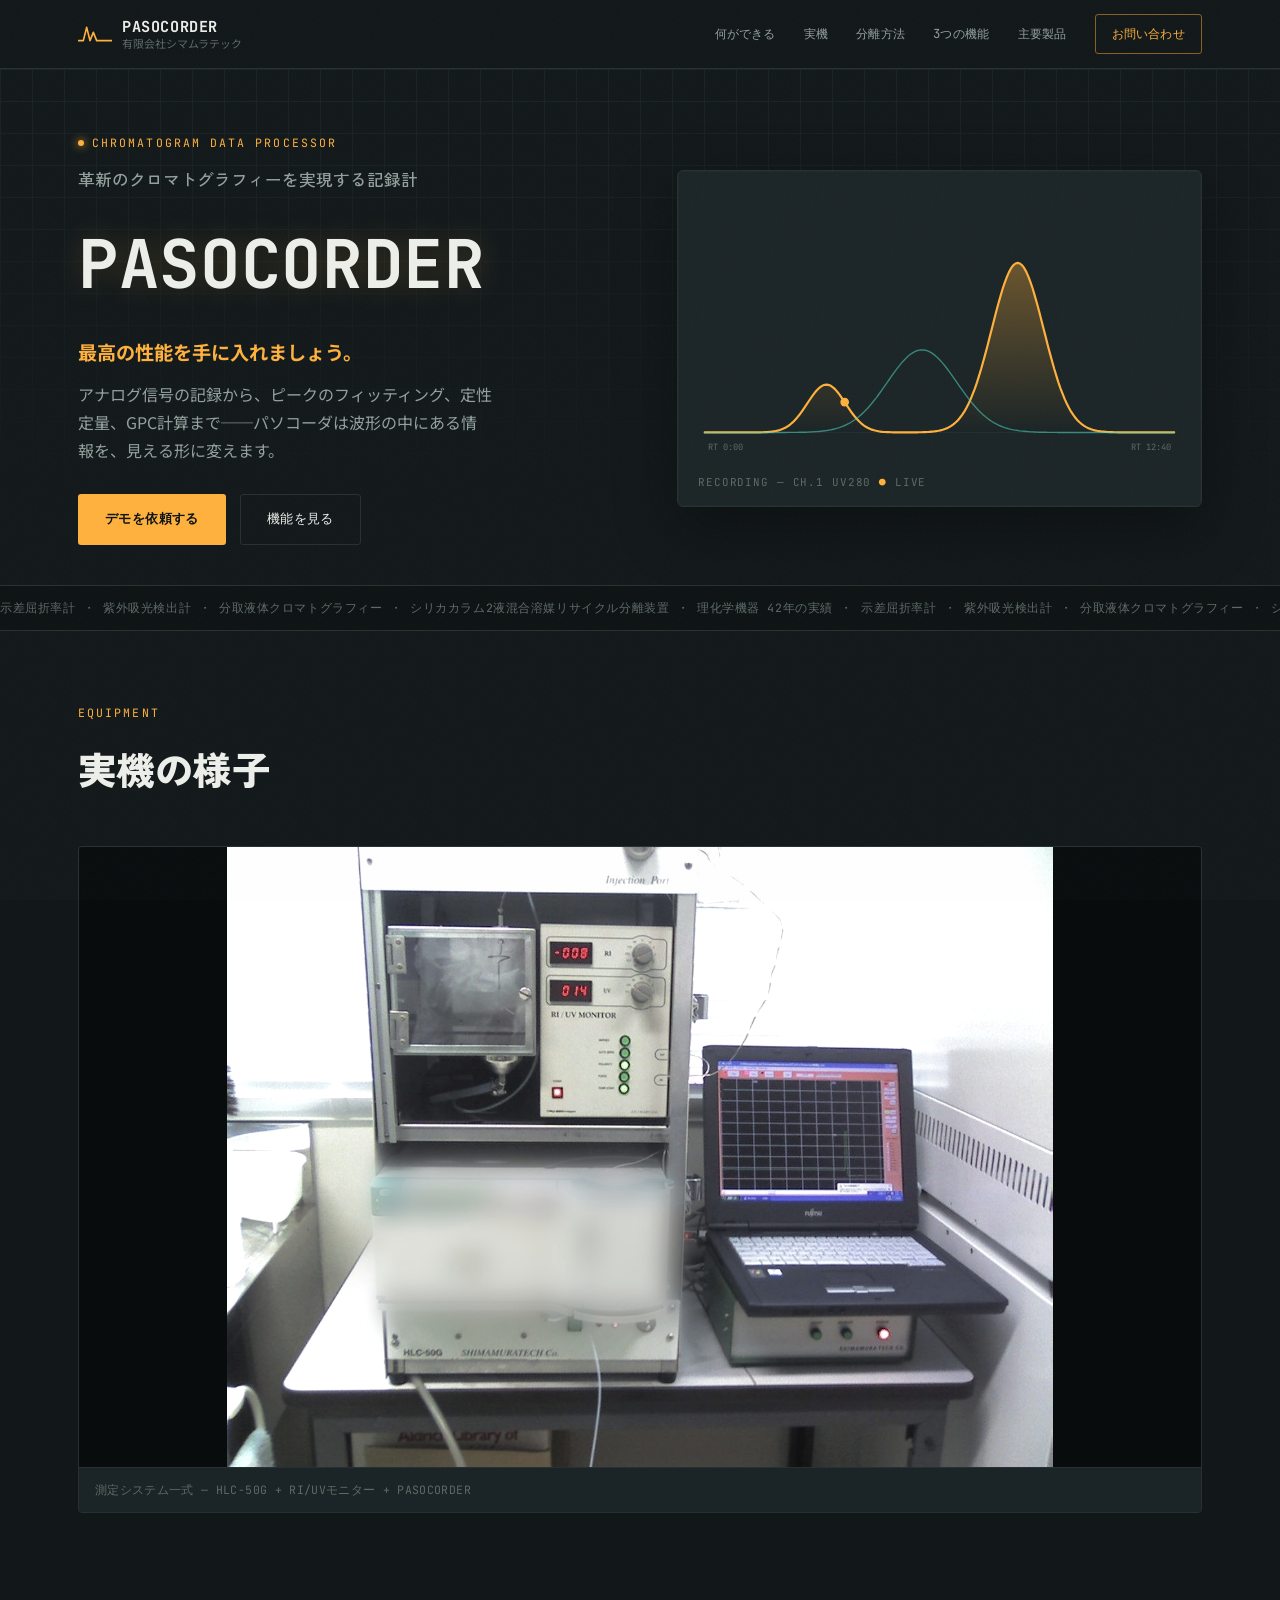
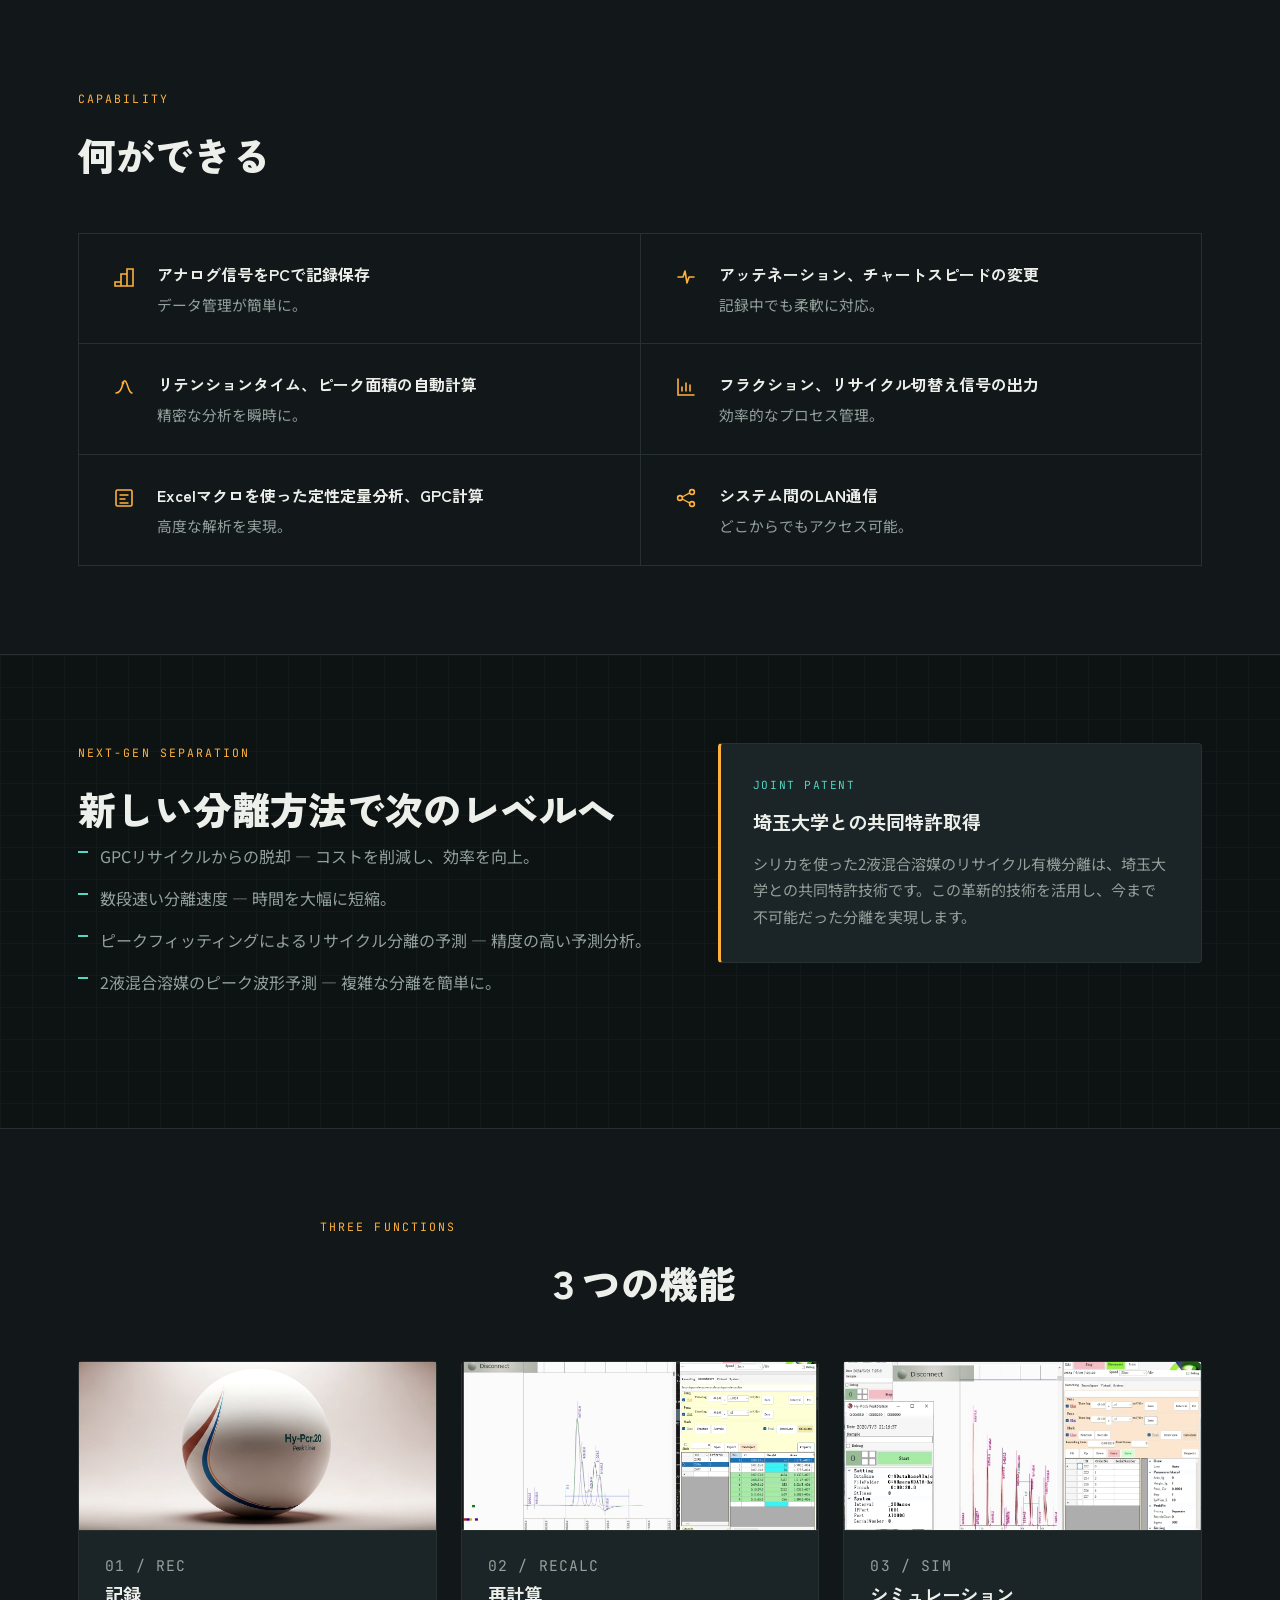
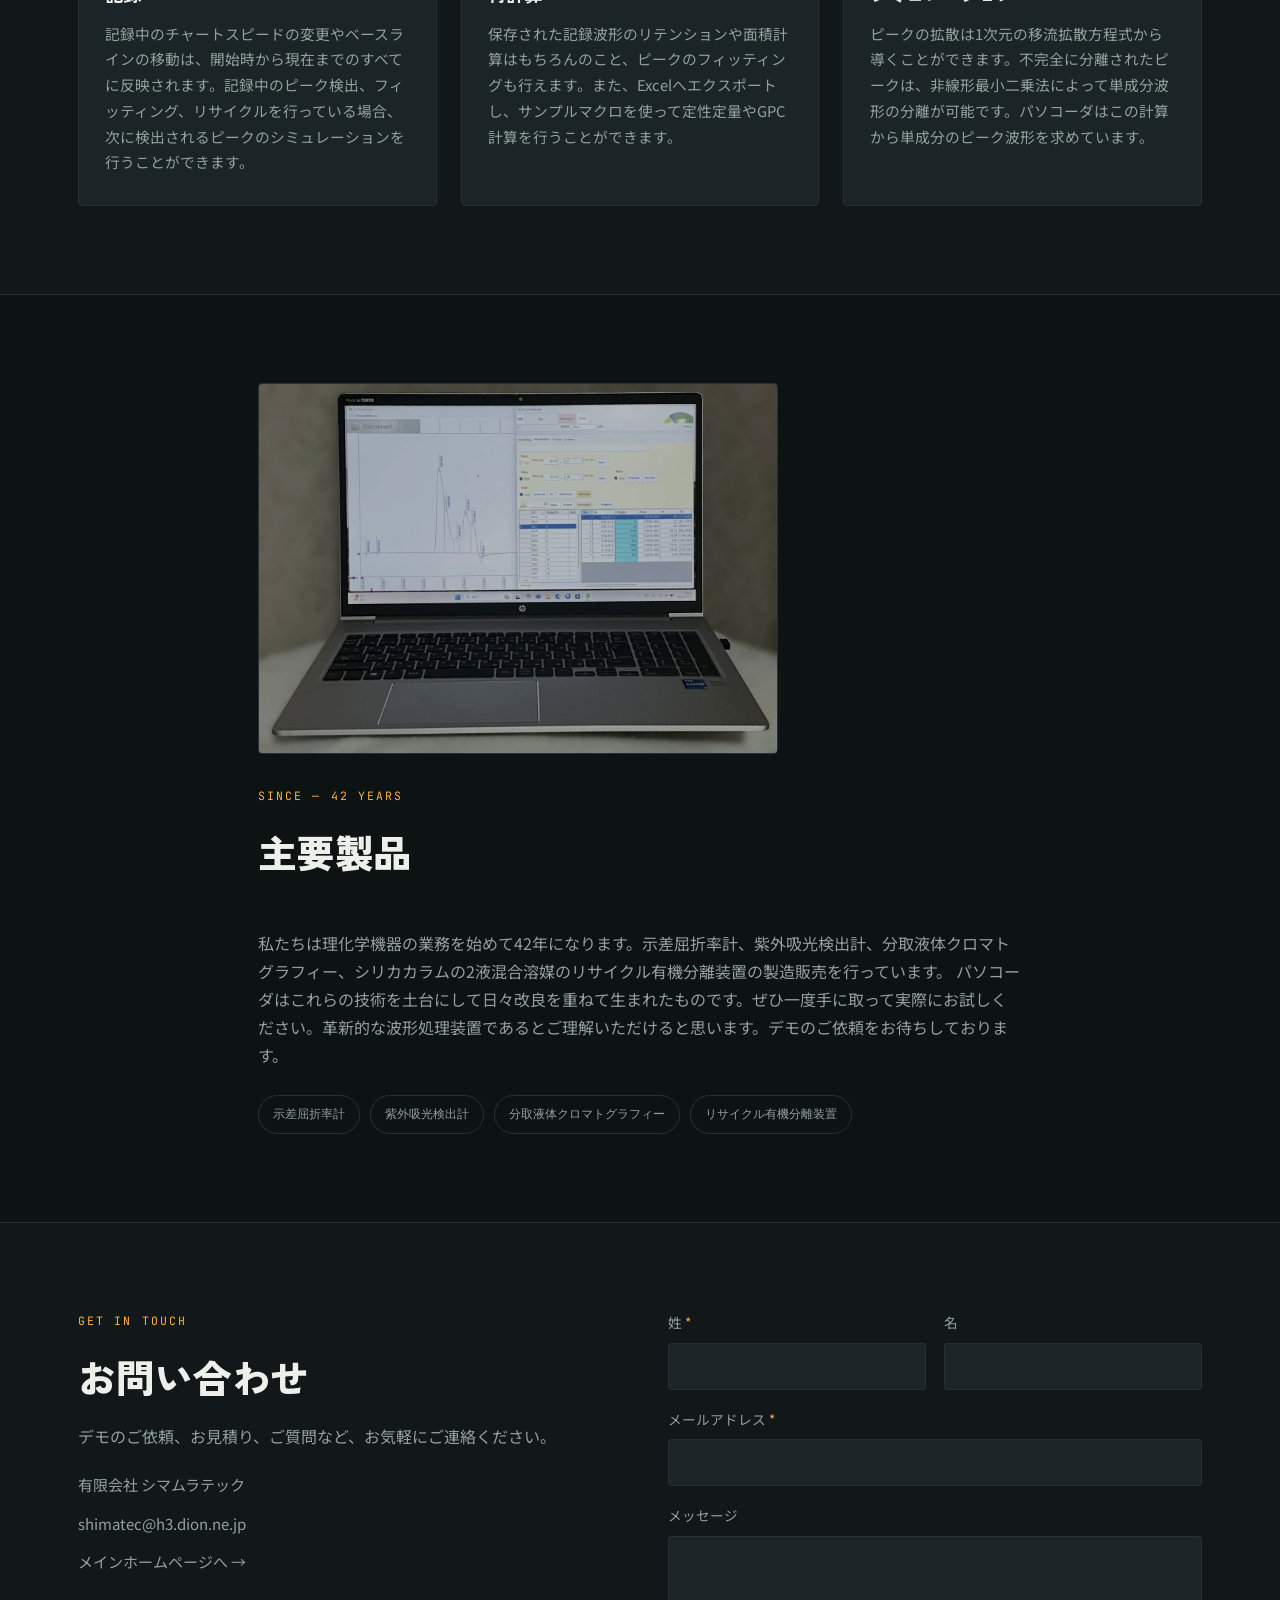
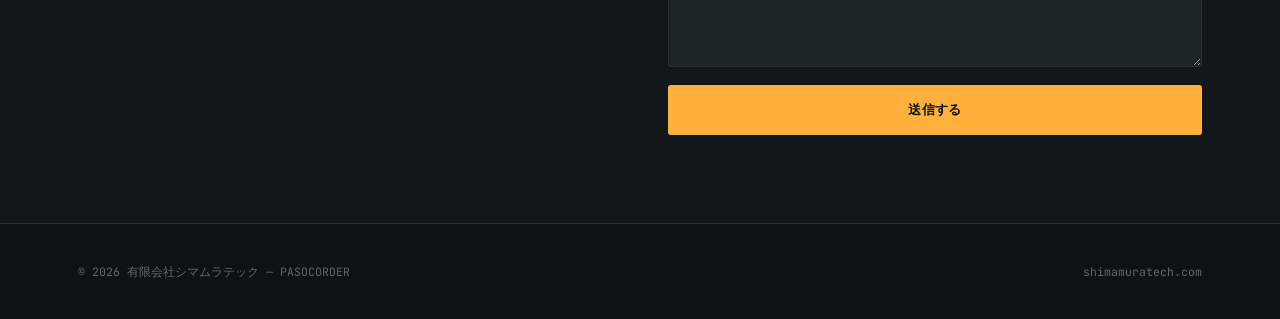
==== index.html @ 255430cf "PASOCORDER site" ====
<!DOCTYPE html>
<html lang="ja">
<head>
<meta charset="UTF-8">
<meta name="viewport" content="width=device-width, initial-scale=1.0">
<title>PASOCORDER | 液体クロマトグラフィー波形処理装置</title>
<meta name="description" content="液体クロマトグラフィー波形処理装置 PASOCORDER。革新的なデータ解析、ピークのフィッティング、定性定量、GPC・2液混合溶媒のシミュレーション解析。有限会社シマムラテック">
<link rel="preconnect" href="https://fonts.googleapis.com">
<link rel="preconnect" href="https://fonts.gstatic.com" crossorigin>
<link href="https://fonts.googleapis.com/css2?family=JetBrains+Mono:wght@400;500;700&family=Zen+Kaku+Gothic+New:wght@500;700;900&family=Noto+Sans+JP:wght@300;400;500;700&display=swap" rel="stylesheet">
<link rel="stylesheet" href="style.css">
</head>
<body>

<div class="grain"></div>

<header class="site-header">
  <div class="wrap header-inner">
    <a href="#top" class="brand">
      <span class="brand-mark" aria-hidden="true">
        <svg viewBox="0 0 40 24" width="34" height="20">
          <polyline points="0,20 6,20 10,4 14,20 18,10 22,20 40,20" fill="none" stroke="currentColor" stroke-width="2" stroke-linecap="round" stroke-linejoin="round"/>
        </svg>
      </span>
      <span class="brand-text">
        <strong>PASOCORDER</strong>
        <em>有限会社シマムラテック</em>
      </span>
    </a>
    <nav class="site-nav">
      <a href="#capability">何ができる</a>
      <a href="#gallery">実機</a>
      <a href="#separation">分離方法</a>
      <a href="#functions">3つの機能</a>
      <a href="#products">主要製品</a>
      <a href="#contact" class="nav-cta">お問い合わせ</a>
    </nav>
  </div>
</header>

<main id="top">

  <!-- HERO -->
  <section class="hero">
    <div class="chart-grid" aria-hidden="true"></div>
    <div class="wrap hero-inner">
      <div class="hero-copy">
        <p class="eyebrow"><span class="dot"></span>CHROMATOGRAM DATA PROCESSOR</p>
        <h3 class="hero-kicker">革新のクロマトグラフィーを実現する記録計</h3>
        <h1 class="hero-title">PASOCORDER</h1>
        <p class="hero-lead">最高の性能を手に入れましょう。</p>
        <p class="hero-sub">アナログ信号の記録から、ピークのフィッティング、定性定量、GPC計算まで──パソコーダは波形の中にある情報を、見える形に変えます。</p>
        <div class="hero-actions">
          <a href="#contact" class="btn btn-primary">デモを依頼する</a>
          <a href="#functions" class="btn btn-ghost">機能を見る</a>
        </div>
      </div>
      <div class="hero-scope" aria-hidden="true">
        <svg id="traceSvg" viewBox="0 0 560 320" class="trace-svg">
          <defs>
            <linearGradient id="fillGrad" x1="0" y1="0" x2="0" y2="1">
              <stop offset="0%" stop-color="var(--amber)" stop-opacity="0.35"/>
              <stop offset="100%" stop-color="var(--amber)" stop-opacity="0"/>
            </linearGradient>
          </defs>
          <!-- baseline -->
          <line x1="10" y1="280" x2="550" y2="280" stroke="var(--grid-line)" stroke-width="1"/>
          <!-- fill under curve -->
          <path class="trace-fill" d="M10.0,280.0 L12.5,280.0 L14.9,280.0 L17.4,280.0 L19.9,280.0 L22.3,280.0 L24.8,280.0 L27.3,280.0 L29.7,280.0 L32.2,280.0 L34.7,280.0 L37.1,280.0 L39.6,280.0 L42.1,280.0 L44.5,280.0 L47.0,280.0 L49.5,280.0 L51.9,280.0 L54.4,280.0 L56.8,280.0 L59.3,280.0 L61.8,280.0 L64.2,280.0 L66.7,280.0 L69.2,279.9 L71.6,279.9 L74.1,279.9 L76.6,279.8 L79.0,279.7 L81.5,279.6 L84.0,279.4 L86.4,279.2 L88.9,278.8 L91.4,278.4 L93.8,277.9 L96.3,277.2 L98.8,276.3 L101.2,275.3 L103.7,274.0 L106.2,272.4 L108.6,270.6 L111.1,268.5 L113.6,266.0 L116.0,263.3 L118.5,260.3 L121.0,257.0 L123.4,253.5 L125.9,249.8 L128.4,246.1 L130.8,242.4 L133.3,238.8 L135.8,235.4 L138.2,232.3 L140.7,229.7 L143.2,227.6 L145.6,226.1 L148.1,225.2 L150.5,225.0 L153.0,225.5 L155.5,226.7 L157.9,228.5 L160.4,230.8 L162.9,233.7 L165.3,236.9 L167.8,240.4 L170.3,244.0 L172.7,247.8 L175.2,251.5 L177.7,255.1 L180.1,258.5 L182.6,261.7 L185.1,264.6 L187.5,267.2 L190.0,269.5 L192.5,271.5 L194.9,273.2 L197.4,274.6 L199.9,275.8 L202.3,276.8 L204.8,277.5 L207.3,278.1 L209.7,278.6 L212.2,279.0 L214.7,279.3 L217.1,279.5 L219.6,279.6 L222.1,279.7 L224.5,279.8 L227.0,279.9 L229.5,279.9 L231.9,279.9 L234.4,280.0 L236.8,280.0 L239.3,280.0 L241.8,280.0 L244.2,280.0 L246.7,280.0 L249.2,279.9 L251.6,279.9 L254.1,279.9 L256.6,279.8 L259.0,279.8 L261.5,279.7 L264.0,279.6 L266.4,279.5 L268.9,279.3 L271.4,279.1 L273.8,278.9 L276.3,278.5 L278.8,278.1 L281.2,277.6 L283.7,276.9 L286.2,276.1 L288.6,275.1 L291.1,273.9 L293.6,272.4 L296.0,270.7 L298.5,268.6 L301.0,266.2 L303.4,263.4 L305.9,260.1 L308.4,256.4 L310.8,252.1 L313.3,247.3 L315.8,242.0 L318.2,236.0 L320.7,229.5 L323.2,222.4 L325.6,214.7 L328.1,206.5 L330.5,197.9 L333.0,188.8 L335.5,179.4 L337.9,169.8 L340.4,160.1 L342.9,150.4 L345.3,140.9 L347.8,131.7 L350.3,122.9 L352.7,114.7 L355.2,107.3 L357.7,100.8 L360.1,95.3 L362.6,90.8 L365.1,87.6 L367.5,85.7 L370.0,85.0 L372.5,85.7 L374.9,87.6 L377.4,90.8 L379.9,95.3 L382.3,100.8 L384.8,107.3 L387.3,114.7 L389.7,122.9 L392.2,131.7 L394.7,140.9 L397.1,150.4 L399.6,160.1 L402.1,169.8 L404.5,179.4 L407.0,188.8 L409.5,197.9 L411.9,206.5 L414.4,214.7 L416.8,222.4 L419.3,229.5 L421.8,236.0 L424.2,242.0 L426.7,247.3 L429.2,252.1 L431.6,256.4 L434.1,260.1 L436.6,263.4 L439.0,266.2 L441.5,268.6 L444.0,270.7 L446.4,272.4 L448.9,273.9 L451.4,275.1 L453.8,276.1 L456.3,276.9 L458.8,277.6 L461.2,278.1 L463.7,278.5 L466.2,278.9 L468.6,279.1 L471.1,279.3 L473.6,279.5 L476.0,279.6 L478.5,279.7 L481.0,279.8 L483.4,279.8 L485.9,279.9 L488.4,279.9 L490.8,279.9 L493.3,280.0 L495.8,280.0 L498.2,280.0 L500.7,280.0 L503.2,280.0 L505.6,280.0 L508.1,280.0 L510.5,280.0 L513.0,280.0 L515.5,280.0 L517.9,280.0 L520.4,280.0 L522.9,280.0 L525.3,280.0 L527.8,280.0 L530.3,280.0 L532.7,280.0 L535.2,280.0 L537.7,280.0 L540.1,280.0 L542.6,280.0 L545.1,280.0 L547.5,280.0 L550.0,280.0 L550,280 L10,280 Z" fill="url(#fillGrad)"/>
          <!-- main trace line -->
          <path id="traceLine" class="trace-line" d="M10.0,280.0 L12.5,280.0 L14.9,280.0 L17.4,280.0 L19.9,280.0 L22.3,280.0 L24.8,280.0 L27.3,280.0 L29.7,280.0 L32.2,280.0 L34.7,280.0 L37.1,280.0 L39.6,280.0 L42.1,280.0 L44.5,280.0 L47.0,280.0 L49.5,280.0 L51.9,280.0 L54.4,280.0 L56.8,280.0 L59.3,280.0 L61.8,280.0 L64.2,280.0 L66.7,280.0 L69.2,279.9 L71.6,279.9 L74.1,279.9 L76.6,279.8 L79.0,279.7 L81.5,279.6 L84.0,279.4 L86.4,279.2 L88.9,278.8 L91.4,278.4 L93.8,277.9 L96.3,277.2 L98.8,276.3 L101.2,275.3 L103.7,274.0 L106.2,272.4 L108.6,270.6 L111.1,268.5 L113.6,266.0 L116.0,263.3 L118.5,260.3 L121.0,257.0 L123.4,253.5 L125.9,249.8 L128.4,246.1 L130.8,242.4 L133.3,238.8 L135.8,235.4 L138.2,232.3 L140.7,229.7 L143.2,227.6 L145.6,226.1 L148.1,225.2 L150.5,225.0 L153.0,225.5 L155.5,226.7 L157.9,228.5 L160.4,230.8 L162.9,233.7 L165.3,236.9 L167.8,240.4 L170.3,244.0 L172.7,247.8 L175.2,251.5 L177.7,255.1 L180.1,258.5 L182.6,261.7 L185.1,264.6 L187.5,267.2 L190.0,269.5 L192.5,271.5 L194.9,273.2 L197.4,274.6 L199.9,275.8 L202.3,276.8 L204.8,277.5 L207.3,278.1 L209.7,278.6 L212.2,279.0 L214.7,279.3 L217.1,279.5 L219.6,279.6 L222.1,279.7 L224.5,279.8 L227.0,279.9 L229.5,279.9 L231.9,279.9 L234.4,280.0 L236.8,280.0 L239.3,280.0 L241.8,280.0 L244.2,280.0 L246.7,280.0 L249.2,279.9 L251.6,279.9 L254.1,279.9 L256.6,279.8 L259.0,279.8 L261.5,279.7 L264.0,279.6 L266.4,279.5 L268.9,279.3 L271.4,279.1 L273.8,278.9 L276.3,278.5 L278.8,278.1 L281.2,277.6 L283.7,276.9 L286.2,276.1 L288.6,275.1 L291.1,273.9 L293.6,272.4 L296.0,270.7 L298.5,268.6 L301.0,266.2 L303.4,263.4 L305.9,260.1 L308.4,256.4 L310.8,252.1 L313.3,247.3 L315.8,242.0 L318.2,236.0 L320.7,229.5 L323.2,222.4 L325.6,214.7 L328.1,206.5 L330.5,197.9 L333.0,188.8 L335.5,179.4 L337.9,169.8 L340.4,160.1 L342.9,150.4 L345.3,140.9 L347.8,131.7 L350.3,122.9 L352.7,114.7 L355.2,107.3 L357.7,100.8 L360.1,95.3 L362.6,90.8 L365.1,87.6 L367.5,85.7 L370.0,85.0 L372.5,85.7 L374.9,87.6 L377.4,90.8 L379.9,95.3 L382.3,100.8 L384.8,107.3 L387.3,114.7 L389.7,122.9 L392.2,131.7 L394.7,140.9 L397.1,150.4 L399.6,160.1 L402.1,169.8 L404.5,179.4 L407.0,188.8 L409.5,197.9 L411.9,206.5 L414.4,214.7 L416.8,222.4 L419.3,229.5 L421.8,236.0 L424.2,242.0 L426.7,247.3 L429.2,252.1 L431.6,256.4 L434.1,260.1 L436.6,263.4 L439.0,266.2 L441.5,268.6 L444.0,270.7 L446.4,272.4 L448.9,273.9 L451.4,275.1 L453.8,276.1 L456.3,276.9 L458.8,277.6 L461.2,278.1 L463.7,278.5 L466.2,278.9 L468.6,279.1 L471.1,279.3 L473.6,279.5 L476.0,279.6 L478.5,279.7 L481.0,279.8 L483.4,279.8 L485.9,279.9 L488.4,279.9 L490.8,279.9 L493.3,280.0 L495.8,280.0 L498.2,280.0 L500.7,280.0 L503.2,280.0 L505.6,280.0 L508.1,280.0 L510.5,280.0 L513.0,280.0 L515.5,280.0 L517.9,280.0 L520.4,280.0 L522.9,280.0 L525.3,280.0 L527.8,280.0 L530.3,280.0 L532.7,280.0 L535.2,280.0 L537.7,280.0 L540.1,280.0 L542.6,280.0 L545.1,280.0 L547.5,280.0 L550.0,280.0"
            fill="none" stroke="var(--amber)" stroke-width="2.5" stroke-linecap="round" stroke-linejoin="round"/>
          <!-- second pen (cyan) subtle secondary peak -->
          <path class="trace-line-2" d="M10.0,280.0 L12.5,280.0 L14.9,280.0 L17.4,280.0 L19.9,280.0 L22.3,280.0 L24.8,280.0 L27.3,280.0 L29.7,280.0 L32.2,280.0 L34.7,280.0 L37.1,280.0 L39.6,280.0 L42.1,280.0 L44.5,280.0 L47.0,280.0 L49.5,280.0 L51.9,280.0 L54.4,280.0 L56.8,280.0 L59.3,280.0 L61.8,280.0 L64.2,280.0 L66.7,280.0 L69.2,280.0 L71.6,280.0 L74.1,280.0 L76.6,280.0 L79.0,280.0 L81.5,280.0 L84.0,280.0 L86.4,280.0 L88.9,280.0 L91.4,280.0 L93.8,280.0 L96.3,280.0 L98.8,280.0 L101.2,280.0 L103.7,280.0 L106.2,279.9 L108.6,279.9 L111.1,279.9 L113.6,279.9 L116.0,279.9 L118.5,279.8 L121.0,279.8 L123.4,279.7 L125.9,279.7 L128.4,279.6 L130.8,279.5 L133.3,279.4 L135.8,279.2 L138.2,279.1 L140.7,278.9 L143.2,278.7 L145.6,278.4 L148.1,278.1 L150.5,277.8 L153.0,277.3 L155.5,276.9 L157.9,276.3 L160.4,275.7 L162.9,275.0 L165.3,274.2 L167.8,273.3 L170.3,272.3 L172.7,271.2 L175.2,270.0 L177.7,268.6 L180.1,267.1 L182.6,265.4 L185.1,263.6 L187.5,261.6 L190.0,259.5 L192.5,257.2 L194.9,254.7 L197.4,252.1 L199.9,249.3 L202.3,246.4 L204.8,243.3 L207.3,240.2 L209.7,236.9 L212.2,233.5 L214.7,230.0 L217.1,226.5 L219.6,223.0 L222.1,219.4 L224.5,215.9 L227.0,212.4 L229.5,209.0 L231.9,205.8 L234.4,202.6 L236.8,199.7 L239.3,196.9 L241.8,194.4 L244.2,192.1 L246.7,190.1 L249.2,188.4 L251.6,187.1 L254.1,186.0 L256.6,185.3 L259.0,185.0 L261.5,185.1 L264.0,185.5 L266.4,186.2 L268.9,187.3 L271.4,188.8 L273.8,190.5 L276.3,192.6 L278.8,194.9 L281.2,197.5 L283.7,200.3 L286.2,203.3 L288.6,206.5 L291.1,209.8 L293.6,213.2 L296.0,216.7 L298.5,220.2 L301.0,223.8 L303.4,227.3 L305.9,230.8 L308.4,234.3 L310.8,237.6 L313.3,240.9 L315.8,244.0 L318.2,247.1 L320.7,249.9 L323.2,252.7 L325.6,255.3 L328.1,257.7 L330.5,259.9 L333.0,262.0 L335.5,264.0 L337.9,265.8 L340.4,267.4 L342.9,268.9 L345.3,270.2 L347.8,271.5 L350.3,272.6 L352.7,273.5 L355.2,274.4 L357.7,275.2 L360.1,275.9 L362.6,276.5 L365.1,277.0 L367.5,277.4 L370.0,277.8 L372.5,278.2 L374.9,278.5 L377.4,278.7 L379.9,278.9 L382.3,279.1 L384.8,279.3 L387.3,279.4 L389.7,279.5 L392.2,279.6 L394.7,279.7 L397.1,279.7 L399.6,279.8 L402.1,279.8 L404.5,279.9 L407.0,279.9 L409.5,279.9 L411.9,279.9 L414.4,279.9 L416.8,280.0 L419.3,280.0 L421.8,280.0 L424.2,280.0 L426.7,280.0 L429.2,280.0 L431.6,280.0 L434.1,280.0 L436.6,280.0 L439.0,280.0 L441.5,280.0 L444.0,280.0 L446.4,280.0 L448.9,280.0 L451.4,280.0 L453.8,280.0 L456.3,280.0 L458.8,280.0 L461.2,280.0 L463.7,280.0 L466.2,280.0 L468.6,280.0 L471.1,280.0 L473.6,280.0 L476.0,280.0 L478.5,280.0 L481.0,280.0 L483.4,280.0 L485.9,280.0 L488.4,280.0 L490.8,280.0 L493.3,280.0 L495.8,280.0 L498.2,280.0 L500.7,280.0 L503.2,280.0 L505.6,280.0 L508.1,280.0 L510.5,280.0 L513.0,280.0 L515.5,280.0 L517.9,280.0 L520.4,280.0 L522.9,280.0 L525.3,280.0 L527.8,280.0 L530.3,280.0 L532.7,280.0 L535.2,280.0 L537.7,280.0 L540.1,280.0 L542.6,280.0 L545.1,280.0 L547.5,280.0 L550.0,280.0"
            fill="none" stroke="var(--cyan)" stroke-width="1.6" stroke-linecap="round" stroke-linejoin="round" opacity="0.55"/>
          <!-- recording pen head -->
          <circle id="penHead" r="5" fill="var(--amber)"/>
          <g class="tick-labels">
            <text x="14" y="300" class="tick">RT 0:00</text>
            <text x="500" y="300" class="tick">RT 12:40</text>
          </g>
        </svg>
        <p class="scope-caption">RECORDING — CH.1 UV280 <span class="blink">●</span> LIVE</p>
      </div>
    </div>
  </section>

  <p class="marquee-strip" aria-hidden="true">
    <span>示差屈折率計 ・ 紫外吸光検出計 ・ 分取液体クロマトグラフィー ・ シリカカラム2液混合溶媒リサイクル分離装置 ・ 理化学機器 42年の実績 ・ </span>
    <span>示差屈折率計 ・ 紫外吸光検出計 ・ 分取液体クロマトグラフィー ・ シリカカラム2液混合溶媒リサイクル分離装置 ・ 理化学機器 42年の実績 ・ </span>
  </p>

  <!-- EQUIPMENT GALLERY -->
  <section id="gallery" class="section gallery-section">
    <div class="wrap">
      <div class="section-head">
        <p class="eyebrow">EQUIPMENT</p>
        <h2>実機の様子</h2>
      </div>
      <div class="gallery-grid gallery-grid--single">
        <figure class="gallery-item gallery-item--wide">
          <img src="images/kc330003.jpg" alt="RI/UV検出計とノートPCを接続したPASOCORDERの測定システム一式" loading="lazy">
          <figcaption>測定システム一式 — HLC-50G + RI/UVモニター + PASOCORDER</figcaption>
        </figure>
      </div>
    </div>
  </section>

  <!-- CAPABILITY -->
  <section id="capability" class="section">
    <div class="wrap">
      <div class="section-head">
        <p class="eyebrow">CAPABILITY</p>
        <h2>何ができる</h2>
      </div>
      <ul class="capability-list">
        <li>
          <span class="cap-icon" aria-hidden="true">
            <svg viewBox="0 0 24 24"><path d="M3 17 L9 17 L9 21 L3 21 Z M9 9 L15 9 L15 21 L9 21 Z M15 4 L21 4 L21 21 L15 21 Z" fill="none" stroke="currentColor" stroke-width="1.6"/></svg>
          </span>
          <div>
            <h3>アナログ信号をPCで記録保存</h3>
            <p>データ管理が簡単に。</p>
          </div>
        </li>
        <li>
          <span class="cap-icon" aria-hidden="true">
            <svg viewBox="0 0 24 24"><path d="M4 12 L9 12 L11 6 L13 18 L15 12 L20 12" fill="none" stroke="currentColor" stroke-width="1.6" stroke-linecap="round" stroke-linejoin="round"/></svg>
          </span>
          <div>
            <h3>アッテネーション、チャートスピードの変更</h3>
            <p>記録中でも柔軟に対応。</p>
          </div>
        </li>
        <li>
          <span class="cap-icon" aria-hidden="true">
            <svg viewBox="0 0 24 24"><path d="M4 18 Q9 18 11 8 Q13 2 16 12 Q18 18 20 18" fill="none" stroke="currentColor" stroke-width="1.6" stroke-linecap="round"/><circle cx="11" cy="8" r="1.4" fill="currentColor"/></svg>
          </span>
          <div>
            <h3>リテンションタイム、ピーク面積の自動計算</h3>
            <p>精密な分析を瞬時に。</p>
          </div>
        </li>
        <li>
          <span class="cap-icon" aria-hidden="true">
            <svg viewBox="0 0 24 24"><path d="M4 4 L4 20 L20 20 M8 16 L8 12 M12 16 L12 8 M16 16 L16 10" fill="none" stroke="currentColor" stroke-width="1.6" stroke-linecap="round"/></svg>
          </span>
          <div>
            <h3>フラクション、リサイクル切替え信号の出力</h3>
            <p>効率的なプロセス管理。</p>
          </div>
        </li>
        <li>
          <span class="cap-icon" aria-hidden="true">
            <svg viewBox="0 0 24 24"><rect x="4" y="4" width="16" height="16" rx="1.5" fill="none" stroke="currentColor" stroke-width="1.6"/><path d="M8 9 h8 M8 13 h5 M8 17 h8" stroke="currentColor" stroke-width="1.4" stroke-linecap="round"/></svg>
          </span>
          <div>
            <h3>Excelマクロを使った定性定量分析、GPC計算</h3>
            <p>高度な解析を実現。</p>
          </div>
        </li>
        <li>
          <span class="cap-icon" aria-hidden="true">
            <svg viewBox="0 0 24 24"><circle cx="6" cy="12" r="2.4" fill="none" stroke="currentColor" stroke-width="1.6"/><circle cx="18" cy="6" r="2.4" fill="none" stroke="currentColor" stroke-width="1.6"/><circle cx="18" cy="18" r="2.4" fill="none" stroke="currentColor" stroke-width="1.6"/><path d="M8.2 11 L15.8 6.9 M8.2 13 L15.8 17.1" stroke="currentColor" stroke-width="1.4"/></svg>
          </span>
          <div>
            <h3>システム間のLAN通信</h3>
            <p>どこからでもアクセス可能。</p>
          </div>
        </li>
      </ul>
    </div>
  </section>

  <!-- SEPARATION / PATENT -->
  <section id="separation" class="section section-dark">
    <div class="chart-grid faint" aria-hidden="true"></div>
    <div class="wrap sep-grid">
      <div class="section-head">
        <p class="eyebrow">NEXT-GEN SEPARATION</p>
        <h2>新しい分離方法で次のレベルへ</h2>
        <ul class="sep-list">
          <li>GPCリサイクルからの脱却 — コストを削減し、効率を向上。</li>
          <li>数段速い分離速度 — 時間を大幅に短縮。</li>
          <li>ピークフィッティングによるリサイクル分離の予測 — 精度の高い予測分析。</li>
          <li>2液混合溶媒のピーク波形予測 — 複雑な分離を簡単に。</li>
        </ul>
      </div>
      <div class="patent-card">
        <p class="patent-eyebrow">JOINT PATENT</p>
        <p class="patent-title">埼玉大学との共同特許取得</p>
        <p class="patent-body">シリカを使った2液混合溶媒のリサイクル有機分離は、埼玉大学との共同特許技術です。この革新的技術を活用し、今まで不可能だった分離を実現します。</p>
      </div>
    </div>
  </section>

  <!-- 3 FUNCTIONS -->
  <section id="functions" class="section">
    <div class="wrap">
      <div class="section-head center">
        <p class="eyebrow">THREE FUNCTIONS</p>
        <h2>３つの機能</h2>
      </div>
      <div class="function-grid">
        <article class="function-card">
          <div class="fn-media">
            <img src="images/wpeak.jpg" alt="ノートPCでリアルタイムに波形を記録している様子" loading="lazy">
          </div>
          <p class="fn-index">01 / REC</p>
          <h3>記録</h3>
          <p>記録中のチャートスピードの変更やベースラインの移動は、開始時から現在までのすべてに反映されます。記録中のピーク検出、フィッティング、リサイクルを行っている場合、次に検出されるピークのシミュレーションを行うことができます。</p>
        </article>
        <article class="function-card">
          <div class="fn-media">
            <img src="images/screenshot-peakliner.jpg" alt="PeakLinerのReconfigure画面。ピーク面積とリテンションタイムの計算結果一覧" loading="lazy">
          </div>
          <p class="fn-index">02 / RECALC</p>
          <h3>再計算</h3>
          <p>保存された記録波形のリテンションや面積計算はもちろんのこと、ピークのフィッティングも行えます。また、Excelへエクスポートし、サンプルマクロを使って定性定量やGPC計算を行うことができます。</p>
        </article>
        <article class="function-card">
          <div class="fn-media">
            <img src="images/chroma1.jpg" alt="複数の重なったピークを単成分波形へフィッティングした解析画面" loading="lazy">
          </div>
          <p class="fn-index">03 / SIM</p>
          <h3>シミュレーション</h3>
          <p>ピークの拡散は1次元の移流拡散方程式から導くことができます。不完全に分離されたピークは、非線形最小二乗法によって単成分波形の分離が可能です。パソコーダはこの計算から単成分のピーク波形を求めています。</p>
        </article>
      </div>
    </div>
  </section>

  <!-- PRODUCTS -->
  <section id="products" class="section section-dark">
    <div class="wrap products-inner">
      <div class="products-media">
        <img src="images/img2693.jpg" alt="PASOCORDER製品写真" loading="lazy">
      </div>
      <div class="section-head">
        <p class="eyebrow">SINCE — 42 YEARS</p>
        <h2>主要製品</h2>
      </div>
      <p class="products-body">
        私たちは理化学機器の業務を始めて42年になります。示差屈折率計、紫外吸光検出計、分取液体クロマトグラフィー、シリカカラムの2液混合溶媒のリサイクル有機分離装置の製造販売を行っています。
        パソコーダはこれらの技術を土台にして日々改良を重ねて生まれたものです。ぜひ一度手に取って実際にお試しください。革新的な波形処理装置であるとご理解いただけると思います。デモのご依頼をお待ちしております。
      </p>
      <div class="product-tags">
        <span>示差屈折率計</span>
        <span>紫外吸光検出計</span>
        <span>分取液体クロマトグラフィー</span>
        <span>リサイクル有機分離装置</span>
      </div>
    </div>
  </section>

  <!-- CONTACT -->
  <section id="contact" class="section contact-section">
    <div class="wrap contact-grid">
      <div class="section-head">
        <p class="eyebrow">GET IN TOUCH</p>
        <h2>お問い合わせ</h2>
        <p class="contact-lead">デモのご依頼、お見積り、ご質問など、お気軽にご連絡ください。</p>
        <div class="contact-detail">
          <p>有限会社 シマムラテック</p>
          <p><a href="mailto:shimatec@h3.dion.ne.jp">shimatec@h3.dion.ne.jp</a></p>
          <p><a href="https://www.shimamuratech.com/" target="_blank" rel="noopener">メインホームページへ →</a></p>
        </div>
      </div>
      <form class="contact-form" action="mailto:shimatec@h3.dion.ne.jp" method="post" enctype="text/plain">
        <div class="form-row">
          <label>
            <span>姓 <em>*</em></span>
            <input type="text" name="lastname" required>
          </label>
          <label>
            <span>名</span>
            <input type="text" name="firstname">
          </label>
        </div>
        <label>
          <span>メールアドレス <em>*</em></span>
          <input type="email" name="email" required>
        </label>
        <label>
          <span>メッセージ</span>
          <textarea name="message" rows="5"></textarea>
        </label>
        <button type="submit" class="btn btn-primary btn-wide">送信する</button>
      </form>
    </div>
  </section>

</main>

<footer class="site-footer">
  <div class="wrap footer-inner">
    <p>© <span id="year"></span> 有限会社シマムラテック — PASOCORDER</p>
    <p><a href="https://www.shimamuratech.com/" target="_blank" rel="noopener">shimamuratech.com</a></p>
  </div>
</footer>

<script src="script.js"></script>
</body>
</html>
---- style.css ----
/* ===================================================================
   PASOCORDER — design tokens
   Palette: instrument graphite chassis + dual pen-recorder ink colors
   Type: JetBrains Mono (technical/eyebrow/data) + Zen Kaku Gothic New
         (JP display) + Noto Sans JP (body)
=================================================================== */
:root{
  --bg:            #12181a;
  --bg-alt:        #0d1213;
  --panel:         #1b2426;
  --panel-line:    #263130;
  --grid-line:     #223231;
  --amber:         #ffb13c;
  --amber-dim:     #8a5f22;
  --cyan:          #4fd8c4;
  --text:          #edefea;
  --text-muted:    #93a19c;
  --text-faint:    #5d6a66;

  --font-mono: 'JetBrains Mono', ui-monospace, monospace;
  --font-jp-display: 'Zen Kaku Gothic New', 'Noto Sans JP', sans-serif;
  --font-jp-body: 'Noto Sans JP', sans-serif;

  --wrap: 1180px;
}

*{ box-sizing: border-box; }
html{ scroll-behavior: smooth; }

body{
  margin: 0;
  background: var(--bg);
  color: var(--text);
  font-family: var(--font-jp-body);
  font-weight: 400;
  line-height: 1.75;
  -webkit-font-smoothing: antialiased;
}

.wrap{
  max-width: var(--wrap);
  margin: 0 auto;
  padding: 0 28px;
}

a{ color: inherit; text-decoration: none; }

/* subtle grain overlay for instrument-panel texture */
.grain{
  position: fixed; inset: 0; pointer-events: none; z-index: 999;
  opacity: 0.035;
  background-image: url("data:image/svg+xml,%3Csvg xmlns='http://www.w3.org/2000/svg' width='120' height='120'%3E%3Cfilter id='n'%3E%3CfeTurbulence type='fractalNoise' baseFrequency='0.9' numOctaves='2' stitchTiles='stitch'/%3E%3C/filter%3E%3Crect width='100%25' height='100%25' filter='url(%23n)'/%3E%3C/svg%3E");
}

/* ===================== headings & eyebrows ===================== */
h1,h2,h3{ font-family: var(--font-jp-display); font-weight: 900; margin: 0; color: var(--text); }
h2{ font-size: clamp(1.8rem, 3vw, 2.5rem); letter-spacing: 0.01em; }
h3{ font-size: 1.15rem; font-weight: 700; }

.eyebrow{
  font-family: var(--font-mono);
  font-size: 0.72rem;
  letter-spacing: 0.18em;
  text-transform: uppercase;
  color: var(--amber);
  display: flex;
  align-items: center;
  gap: 8px;
  margin: 0 0 12px;
}
.eyebrow .dot{
  width: 6px; height: 6px; border-radius: 50%;
  background: var(--amber);
  box-shadow: 0 0 8px var(--amber);
}

.section-head{ max-width: 640px; margin-bottom: 44px; }
.section-head.center{ margin-left: auto; margin-right: auto; text-align: center; }
.section-head p:not(.eyebrow){ color: var(--text-muted); margin-top: 12px; }

/* ===================== header ===================== */
.site-header{
  position: sticky; top: 0; z-index: 100;
  background: rgba(18,24,26,0.86);
  backdrop-filter: blur(10px);
  border-bottom: 1px solid var(--panel-line);
}
.header-inner{
  display: flex; align-items: center; justify-content: space-between;
  height: 68px;
}
.brand{ display: flex; align-items: center; gap: 10px; }
.brand-mark{ color: var(--amber); display: flex; }
.brand-text{ display: flex; flex-direction: column; line-height: 1.2; }
.brand-text strong{ font-family: var(--font-mono); font-size: 0.95rem; letter-spacing: 0.04em; }
.brand-text em{ font-style: normal; font-size: 0.68rem; color: var(--text-faint); }

.site-nav{ display: flex; align-items: center; gap: 28px; }
.site-nav a{
  font-family: var(--font-mono);
  font-size: 0.78rem;
  color: var(--text-muted);
  letter-spacing: 0.02em;
  transition: color 0.2s ease;
}
.site-nav a:hover{ color: var(--amber); }
.nav-cta{
  border: 1px solid var(--amber-dim);
  padding: 8px 16px;
  border-radius: 3px;
  color: var(--amber) !important;
}
.nav-cta:hover{ background: var(--amber); color: var(--bg) !important; }

/* ===================== buttons ===================== */
.btn{
  display: inline-flex; align-items: center; justify-content: center;
  font-family: var(--font-mono);
  font-size: 0.82rem;
  letter-spacing: 0.03em;
  padding: 13px 26px;
  border-radius: 3px;
  border: 1px solid transparent;
  cursor: pointer;
  transition: transform 0.15s ease, background 0.2s ease, border-color 0.2s ease;
}
.btn:hover{ transform: translateY(-1px); }
.btn-primary{ background: var(--amber); color: var(--bg-alt); font-weight: 700; }
.btn-primary:hover{ background: #ffc563; }
.btn-ghost{ border-color: var(--panel-line); color: var(--text); }
.btn-ghost:hover{ border-color: var(--amber-dim); color: var(--amber); }
.btn-wide{ width: 100%; padding: 15px; }

/* ===================== chart grid background ===================== */
.chart-grid{
  position: absolute; inset: 0;
  background-image:
    linear-gradient(var(--grid-line) 1px, transparent 1px),
    linear-gradient(90deg, var(--grid-line) 1px, transparent 1px);
  background-size: 32px 32px;
  mask-image: linear-gradient(to bottom, rgba(0,0,0,0.9), transparent 85%);
  opacity: 0.5;
}
.chart-grid.faint{ opacity: 0.22; mask-image: none; }

/* ===================== hero ===================== */
.hero{
  position: relative;
  padding: 64px 0 40px;
  overflow: hidden;
  border-bottom: 1px solid var(--panel-line);
}
.hero-inner{
  position: relative; z-index: 2;
  display: grid;
  grid-template-columns: 1.05fr 1fr;
  gap: 48px;
  align-items: center;
}
.hero-kicker{
  font-size: 1.05rem; font-weight: 500;
  color: var(--text-muted);
  margin-bottom: 10px;
}
.hero-title{
  font-family: var(--font-mono);
  font-weight: 700;
  font-size: clamp(2.6rem, 6vw, 4.2rem);
  letter-spacing: 0.01em;
  color: var(--text);
  margin-bottom: 14px;
  text-shadow: 0 0 30px rgba(255,177,60,0.18);
}
.hero-lead{ font-size: 1.2rem; font-weight: 700; margin: 0 0 10px; color: var(--amber); }
.hero-sub{ color: var(--text-muted); max-width: 46ch; margin: 0 0 30px; }
.hero-actions{ display: flex; gap: 14px; flex-wrap: wrap; }

.hero-scope{
  background: var(--panel);
  border: 1px solid var(--panel-line);
  border-radius: 6px;
  padding: 18px 18px 14px;
  box-shadow: inset 0 0 0 1px rgba(255,255,255,0.02), 0 20px 60px rgba(0,0,0,0.4);
}
.trace-svg{ width: 100%; height: auto; display: block; }
.trace-line{
  stroke-dasharray: 870;
  stroke-dashoffset: 870;
  animation: draw 3.2s ease-out forwards;
}
.trace-line-2{
  stroke-dasharray: 640;
  stroke-dashoffset: 640;
  animation: draw 3.6s ease-out 0.3s forwards;
}
.trace-fill{ opacity: 0; animation: fadeIn 1.5s ease 2.6s forwards; }
@keyframes draw{ to{ stroke-dashoffset: 0; } }
@keyframes fadeIn{ to{ opacity: 1; } }
.tick{ font-family: var(--font-mono); font-size: 10px; fill: var(--text-faint); }
.scope-caption{
  font-family: var(--font-mono);
  font-size: 0.68rem;
  color: var(--text-faint);
  letter-spacing: 0.08em;
  margin: 6px 2px 0;
  text-transform: uppercase;
}
.blink{ color: var(--amber); animation: blink 1.4s infinite; }
@keyframes blink{ 50%{ opacity: 0.15; } }

/* marquee strip */
.marquee-strip{
  margin: 0;
  overflow: hidden;
  white-space: nowrap;
  border-bottom: 1px solid var(--panel-line);
  background: var(--bg-alt);
  padding: 12px 0;
  display: flex;
}
.marquee-strip span{
  display: inline-block;
  font-family: var(--font-mono);
  font-size: 0.72rem;
  letter-spacing: 0.05em;
  color: var(--text-faint);
  animation: scroll-left 32s linear infinite;
  padding-right: 8px;
}
@keyframes scroll-left{
  from{ transform: translateX(0); }
  to{ transform: translateX(-100%); }
}

/* ===================== generic sections ===================== */
.section{ position: relative; padding: 88px 0; }
.section-dark{ background: var(--bg-alt); border-top: 1px solid var(--panel-line); border-bottom: 1px solid var(--panel-line); }

/* capability list */
.capability-list{
  list-style: none; margin: 0; padding: 0;
  display: grid; grid-template-columns: repeat(2, 1fr); gap: 1px;
  background: var(--panel-line);
  border: 1px solid var(--panel-line);
}
.capability-list li{
  background: var(--bg);
  padding: 26px 28px;
  display: flex; gap: 16px; align-items: flex-start;
}
.cap-icon{
  flex: none; width: 34px; height: 34px;
  color: var(--amber);
  display: flex; align-items: center; justify-content: center;
}
.cap-icon svg{ width: 24px; height: 24px; }
.capability-list h3{ font-size: 1rem; margin-bottom: 4px; }
.capability-list p{ margin: 0; color: var(--text-muted); font-size: 0.92rem; }

/* separation / patent */
.sep-grid{
  display: grid; grid-template-columns: 1.1fr 0.9fr; gap: 48px; align-items: start;
  position: relative; z-index: 2;
}
.sep-list{ list-style: none; margin: 0; padding: 0; display: flex; flex-direction: column; gap: 14px; }
.sep-list li{
  padding-left: 22px;
  position: relative;
  color: var(--text-muted);
}
.sep-list li::before{
  content: "";
  position: absolute; left: 0; top: 9px;
  width: 10px; height: 1.5px;
  background: var(--cyan);
}
.patent-card{
  background: var(--panel);
  border: 1px solid var(--panel-line);
  border-left: 3px solid var(--amber);
  padding: 32px;
  border-radius: 4px;
}
.patent-eyebrow{ font-family: var(--font-mono); font-size: 0.7rem; letter-spacing: 0.14em; color: var(--cyan); margin: 0 0 10px; }
.patent-title{ font-family: var(--font-jp-display); font-weight: 700; font-size: 1.2rem; margin: 0 0 12px; }
.patent-body{ color: var(--text-muted); margin: 0; font-size: 0.94rem; }

/* three functions */
.function-grid{ display: grid; grid-template-columns: repeat(3, 1fr); gap: 24px; }
.function-card{
  background: var(--panel);
  border: 1px solid var(--panel-line);
  padding: 30px 26px;
  border-radius: 4px;
  transition: border-color 0.2s ease, transform 0.2s ease;
}
.function-card:hover{ border-color: var(--amber-dim); transform: translateY(-3px); }
.fn-index{ font-family: var(--font-mono); font-size: 0.72rem; color: var(--cyan); letter-spacing: 0.08em; margin: 0 0 14px; }
.function-card h3{ margin-bottom: 10px; }
.function-card p{ color: var(--text-muted); font-size: 0.92rem; margin: 0; }

/* products */
.products-inner{ max-width: 820px; }
.products-body{ color: var(--text-muted); margin: 0 0 26px; }
.product-tags{ display: flex; flex-wrap: wrap; gap: 10px; }
.product-tags span{
  font-family: var(--font-mono);
  font-size: 0.75rem;
  border: 1px solid var(--panel-line);
  color: var(--text-muted);
  padding: 8px 14px;
  border-radius: 999px;
}

/* contact */
.contact-grid{ display: grid; grid-template-columns: 1fr 1fr; gap: 56px; align-items: start; }
.contact-lead{ color: var(--text-muted); margin: 0 0 22px; }
.contact-detail p{ margin: 0 0 8px; color: var(--text-muted); font-size: 0.94rem; }
.contact-detail a:hover{ color: var(--amber); }

.contact-form{ display: flex; flex-direction: column; gap: 18px; }
.form-row{ display: grid; grid-template-columns: 1fr 1fr; gap: 18px; }
.contact-form label{ display: flex; flex-direction: column; gap: 8px; font-size: 0.85rem; color: var(--text-muted); }
.contact-form label em{ color: var(--amber); font-style: normal; }
.contact-form input, .contact-form textarea{
  background: var(--panel);
  border: 1px solid var(--panel-line);
  border-radius: 3px;
  color: var(--text);
  padding: 12px 14px;
  font-family: var(--font-jp-body);
  font-size: 0.92rem;
  resize: vertical;
}
.contact-form input:focus, .contact-form textarea:focus{
  outline: none;
  border-color: var(--amber);
}

/* footer */
.site-footer{ border-top: 1px solid var(--panel-line); padding: 26px 0; background: var(--bg-alt); }
.footer-inner{
  display: flex; justify-content: space-between; flex-wrap: wrap; gap: 10px;
  font-family: var(--font-mono); font-size: 0.72rem; color: var(--text-faint);
}
.footer-inner a:hover{ color: var(--amber); }

/* equipment gallery */
.gallery-section{ padding-top: 72px; }
.gallery-grid{
  display: grid;
  grid-template-columns: 1.4fr 1fr;
  gap: 20px;
}
.gallery-grid--single{ grid-template-columns: 1fr; }
.gallery-item{
  margin: 0;
  background: var(--panel);
  border: 1px solid var(--panel-line);
  border-radius: 4px;
  overflow: hidden;
}
.gallery-item img{
  display: block;
  width: 100%;
  height: 360px;
  object-fit: contain;
  background: var(--bg-alt);
  filter: grayscale(0.25) contrast(1.05);
  transition: filter 0.35s ease, transform 0.5s ease;
}
.gallery-grid--single .gallery-item img{ height: auto; max-height: 620px; }
.gallery-item:hover img{ filter: grayscale(0) contrast(1.05); transform: scale(1.02); }
.gallery-item figcaption{
  font-family: var(--font-mono);
  font-size: 0.72rem;
  color: var(--text-faint);
  letter-spacing: 0.03em;
  padding: 12px 16px;
  border-top: 1px solid var(--panel-line);
}

/* function card media */
.fn-media{
  margin: -30px -26px 22px;
  border-bottom: 1px solid var(--panel-line);
  overflow: hidden;
  background: var(--bg-alt);
}
.fn-media img{
  display: block;
  width: 100%;
  height: 168px;
  object-fit: cover;
  filter: grayscale(0.3) contrast(1.05);
  transition: filter 0.3s ease, transform 0.4s ease;
}
.function-card:hover .fn-media img{ filter: grayscale(0); transform: scale(1.03); }

/* products media */
.products-media{
  margin-bottom: 32px;
  border: 1px solid var(--panel-line);
  border-radius: 4px;
  overflow: hidden;
  max-width: 520px;
}
.products-media img{
  display: block;
  width: 100%;
  height: auto;
  filter: grayscale(0.15) contrast(1.05);
}

/* ===================== responsive ===================== */
@media (max-width: 880px){
  .site-nav{ display: none; }
  .hero-inner{ grid-template-columns: 1fr; }
  .capability-list{ grid-template-columns: 1fr; }
  .sep-grid{ grid-template-columns: 1fr; }
  .function-grid{ grid-template-columns: 1fr; }
  .contact-grid{ grid-template-columns: 1fr; }
  .form-row{ grid-template-columns: 1fr; }
  .gallery-grid{ grid-template-columns: 1fr; }
  .gallery-item img{ height: 220px; }
  .gallery-grid--single .gallery-item img{ height: auto; max-height: 360px; }
}

/* reduced motion */
@media (prefers-reduced-motion: reduce){
  .trace-line, .trace-line-2, .trace-fill, .blink, .marquee-strip span{
    animation: none !important;
  }
  .trace-line, .trace-line-2{ stroke-dashoffset: 0; }
  .trace-fill{ opacity: 1; }
}
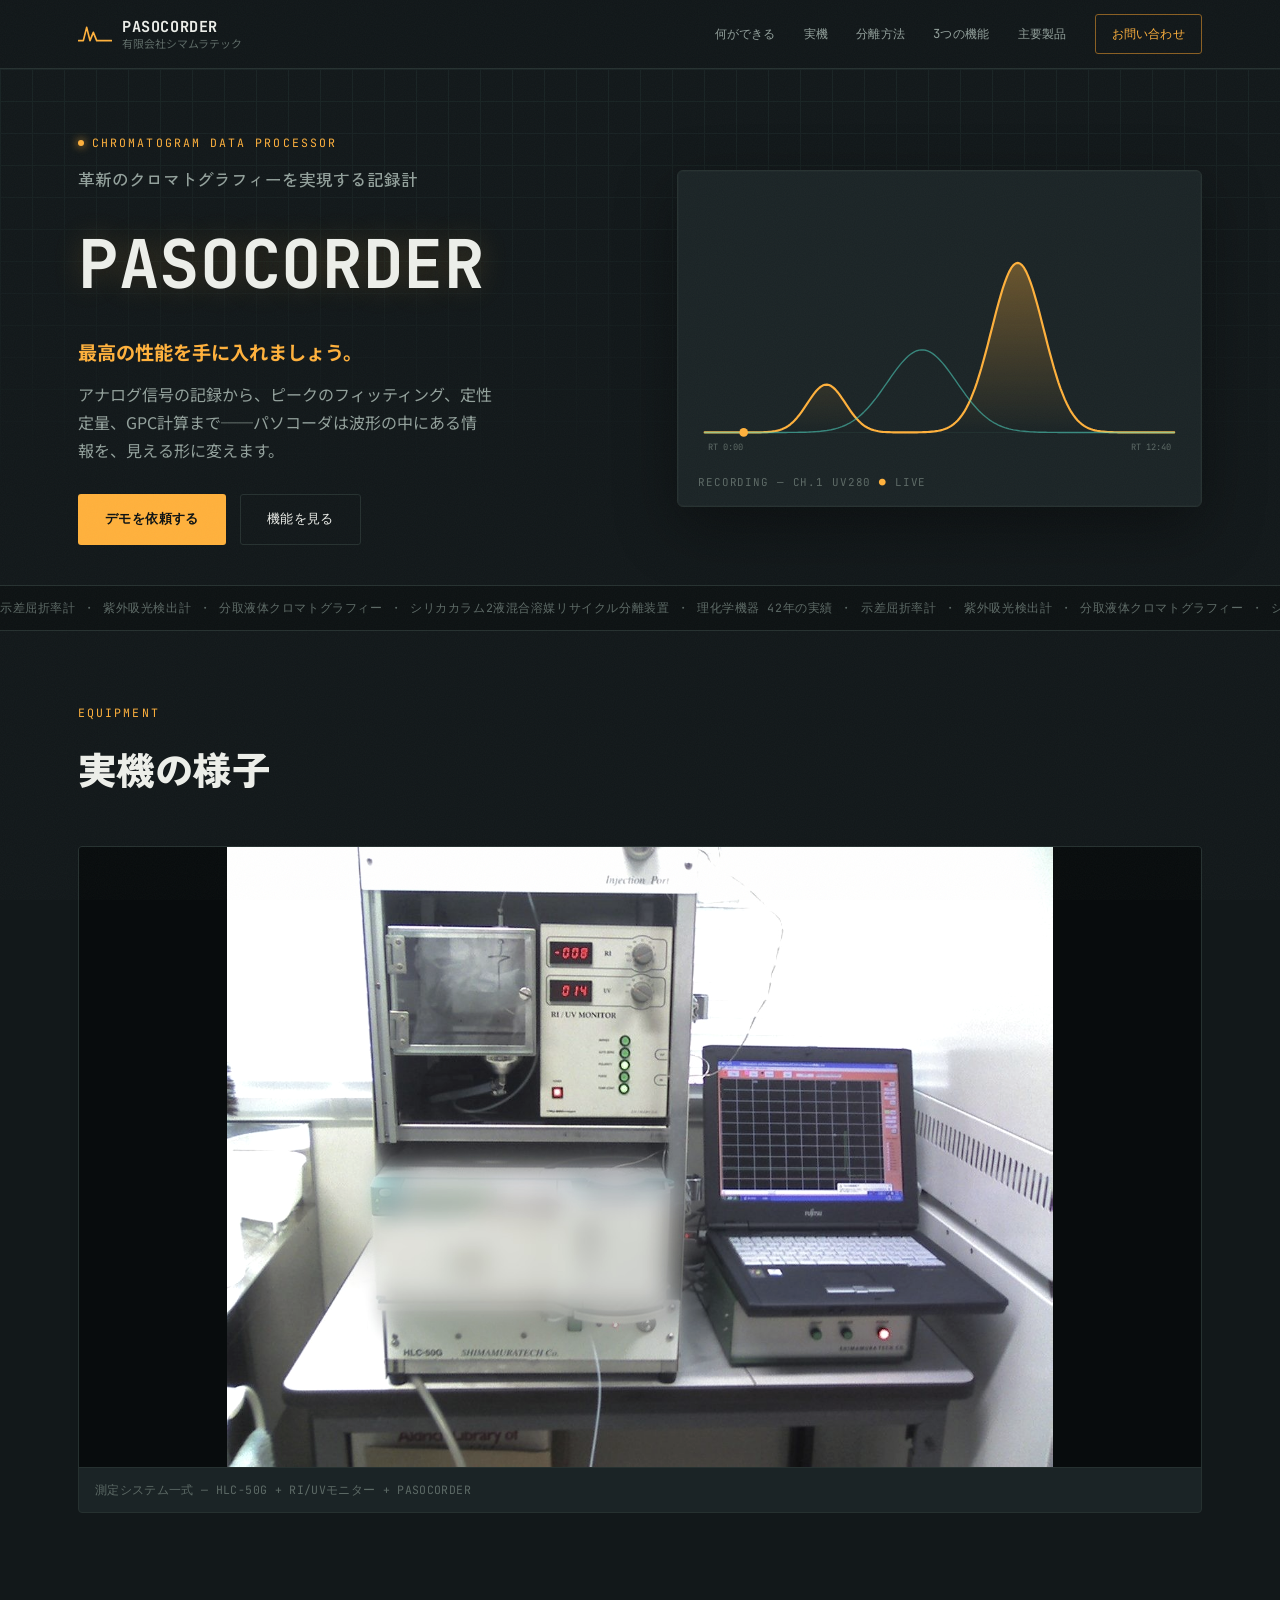
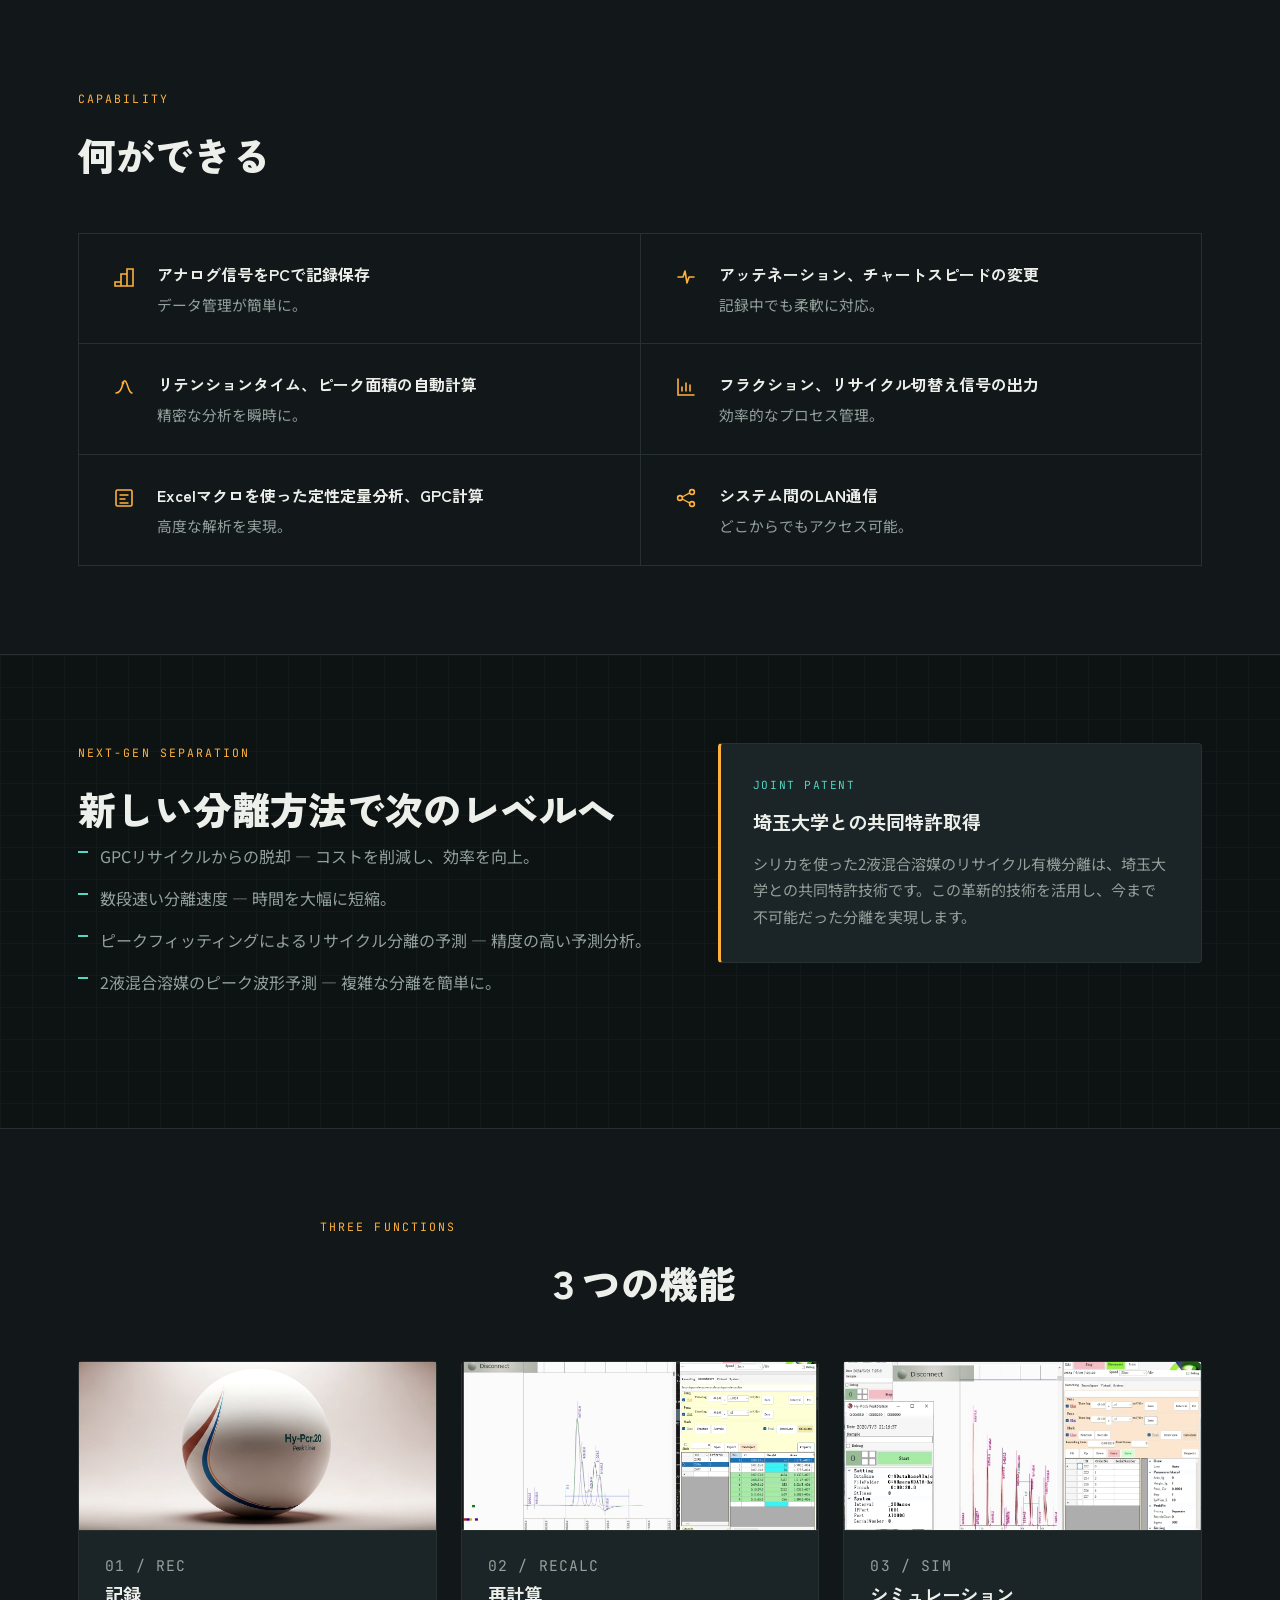
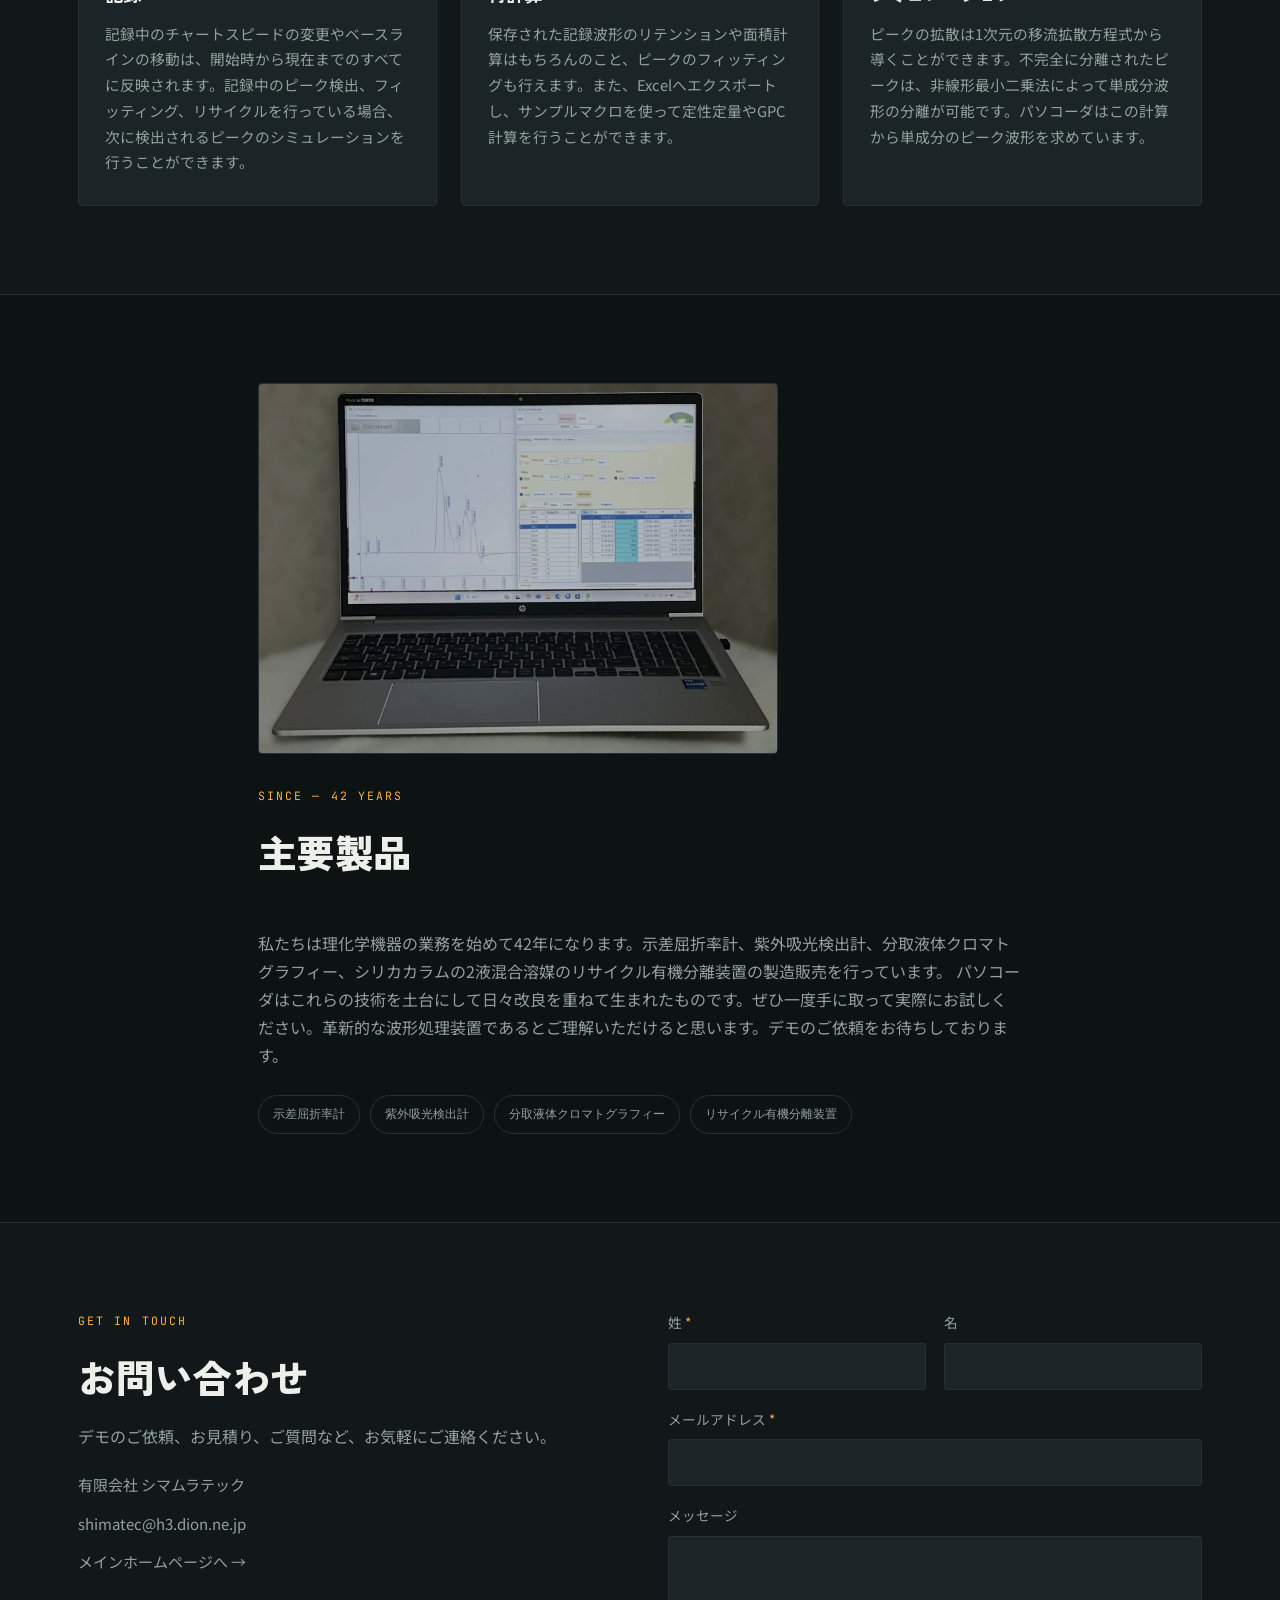
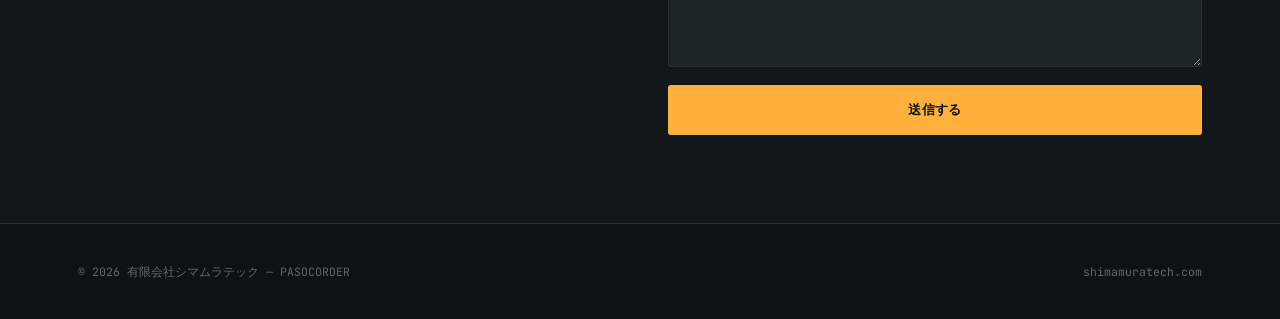
==== commit fd2750cb: "Update index.html script type="application/ld+json" add" ====
--- a/index.html
+++ b/index.html
@@ -9,6 +9,37 @@
 <link rel="preconnect" href="https://fonts.gstatic.com" crossorigin>
 <link href="https://fonts.googleapis.com/css2?family=JetBrains+Mono:wght@400;500;700&family=Zen+Kaku+Gothic+New:wght@500;700;900&family=Noto+Sans+JP:wght@300;400;500;700&display=swap" rel="stylesheet">
 <link rel="stylesheet" href="style.css">
+<script type="application/ld+json">
+{
+  "@context": "https://schema.org",
+  "@graph": [
+    {
+      "@type": "Organization",
+      "@id": "https://www.shimamuratech.com/#organization",
+      "name": "有限会社シマムラテック",
+      "url": "https://www.shimamuratech.com/",
+      "email": "shimatec@h3.dion.ne.jp",
+      "description": "理化学機器の製造販売を42年手がける企業。示差屈折率計、紫外吸光検出計、分取液体クロマトグラフィー、シリカカラムの2液混合溶媒リサイクル有機分離装置を製造。",
+      "sameAs": ["https://hiroshiyama01.github.io/pasocorder-site/"]
+    },
+    {
+      "@type": "Product",
+      "@id": "https://hiroshiyama01.github.io/pasocorder-site/#product",
+      "name": "PASOCORDER",
+      "description": "液体クロマトグラフィー波形処理装置。アナログ信号のPC記録、アッテネーション・チャートスピード変更、リテンションタイム・ピーク面積の自動計算、フラクション/リサイクル切替え信号出力、Excelマクロによる定性定量分析・GPC計算、システム間LAN通信に対応。",
+      "image": "https://hiroshiyama01.github.io/pasocorder-site/images/img2693.jpg",
+      "url": "https://hiroshiyama01.github.io/pasocorder-site/",
+      "category": "液体クロマトグラフィー機器",
+      "brand": { "@type": "Brand", "name": "シマムラテック" },
+      "manufacturer": { "@id": "https://www.shimamuratech.com/#organization" },
+      "additionalProperty": [
+        { "@type": "PropertyValue", "name": "共同特許", "value": "埼玉大学とのシリカ2液混合溶媒リサイクル有機分離に関する共同特許技術" },
+        { "@type": "PropertyValue", "name": "実績年数", "value": "理化学機器製造販売42年" }
+      ]
+    }
+  ]
+}
+</script>
 </head>
 <body>
 
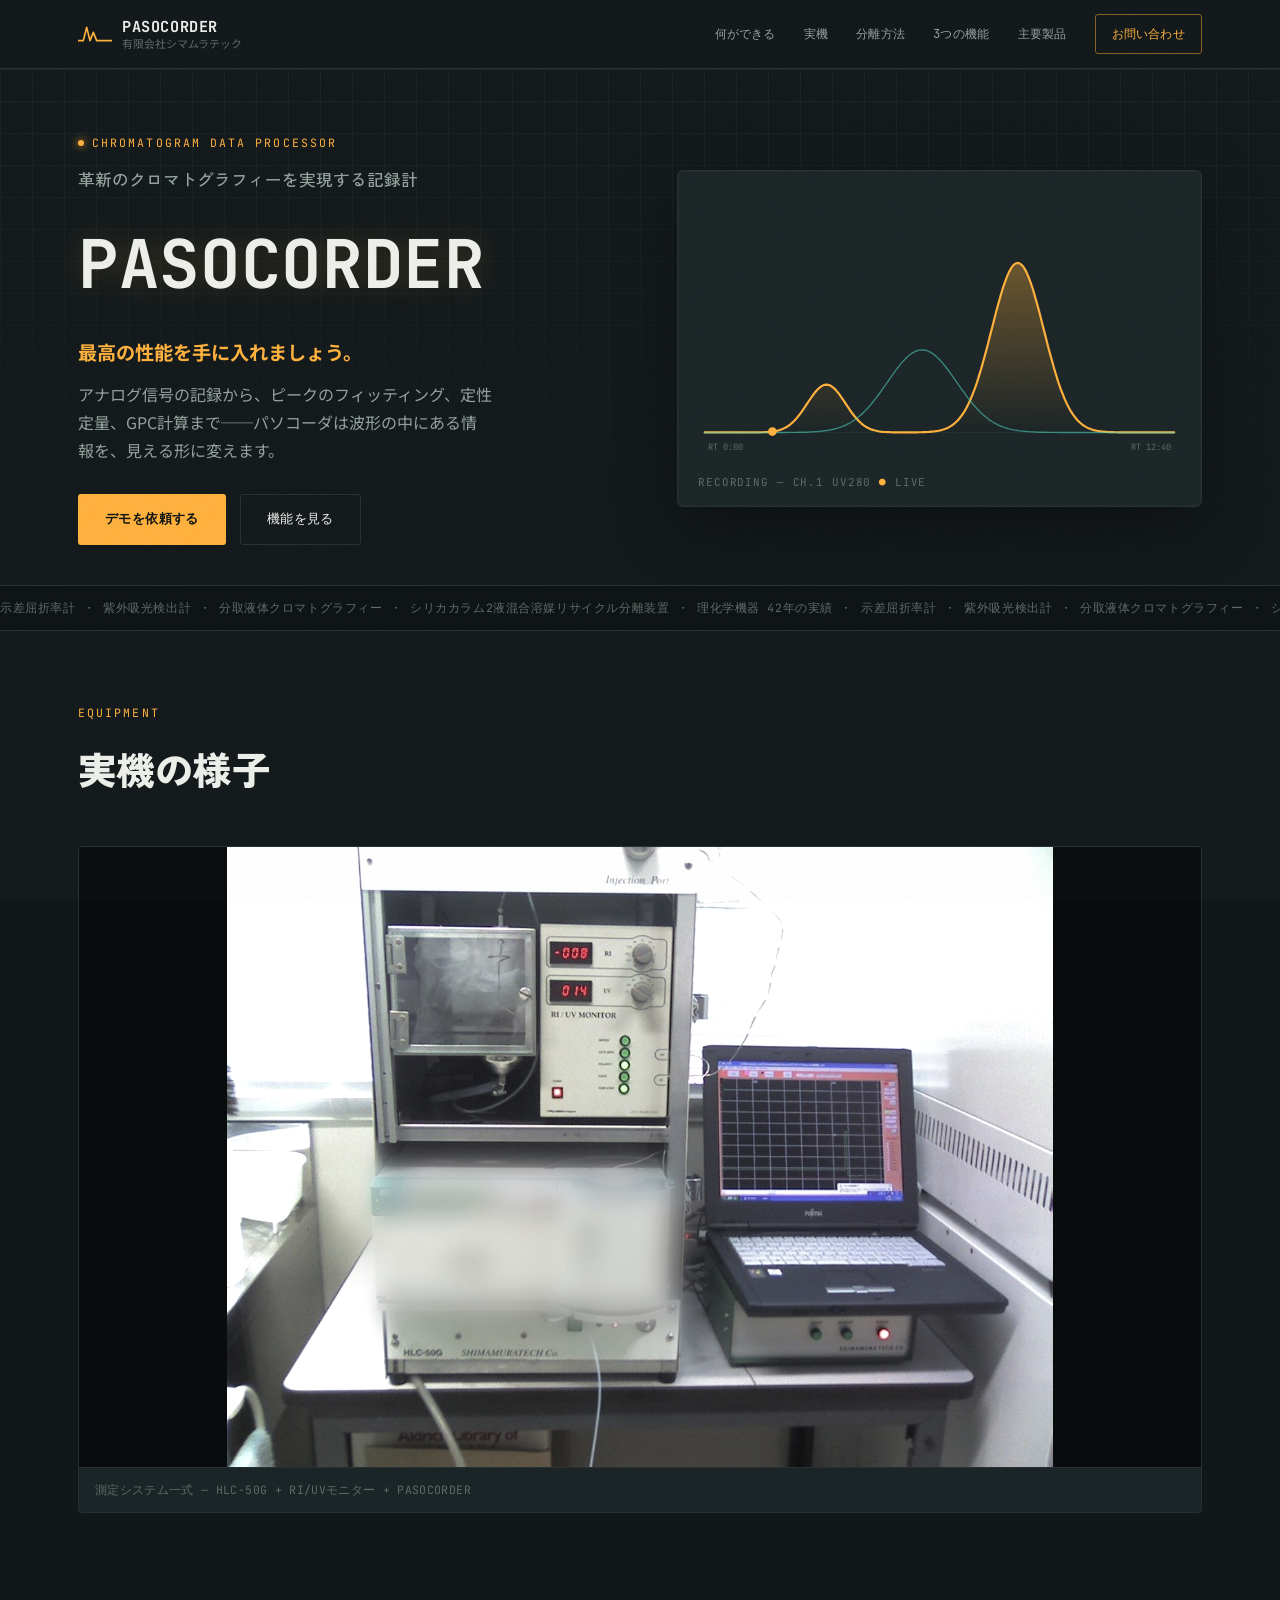
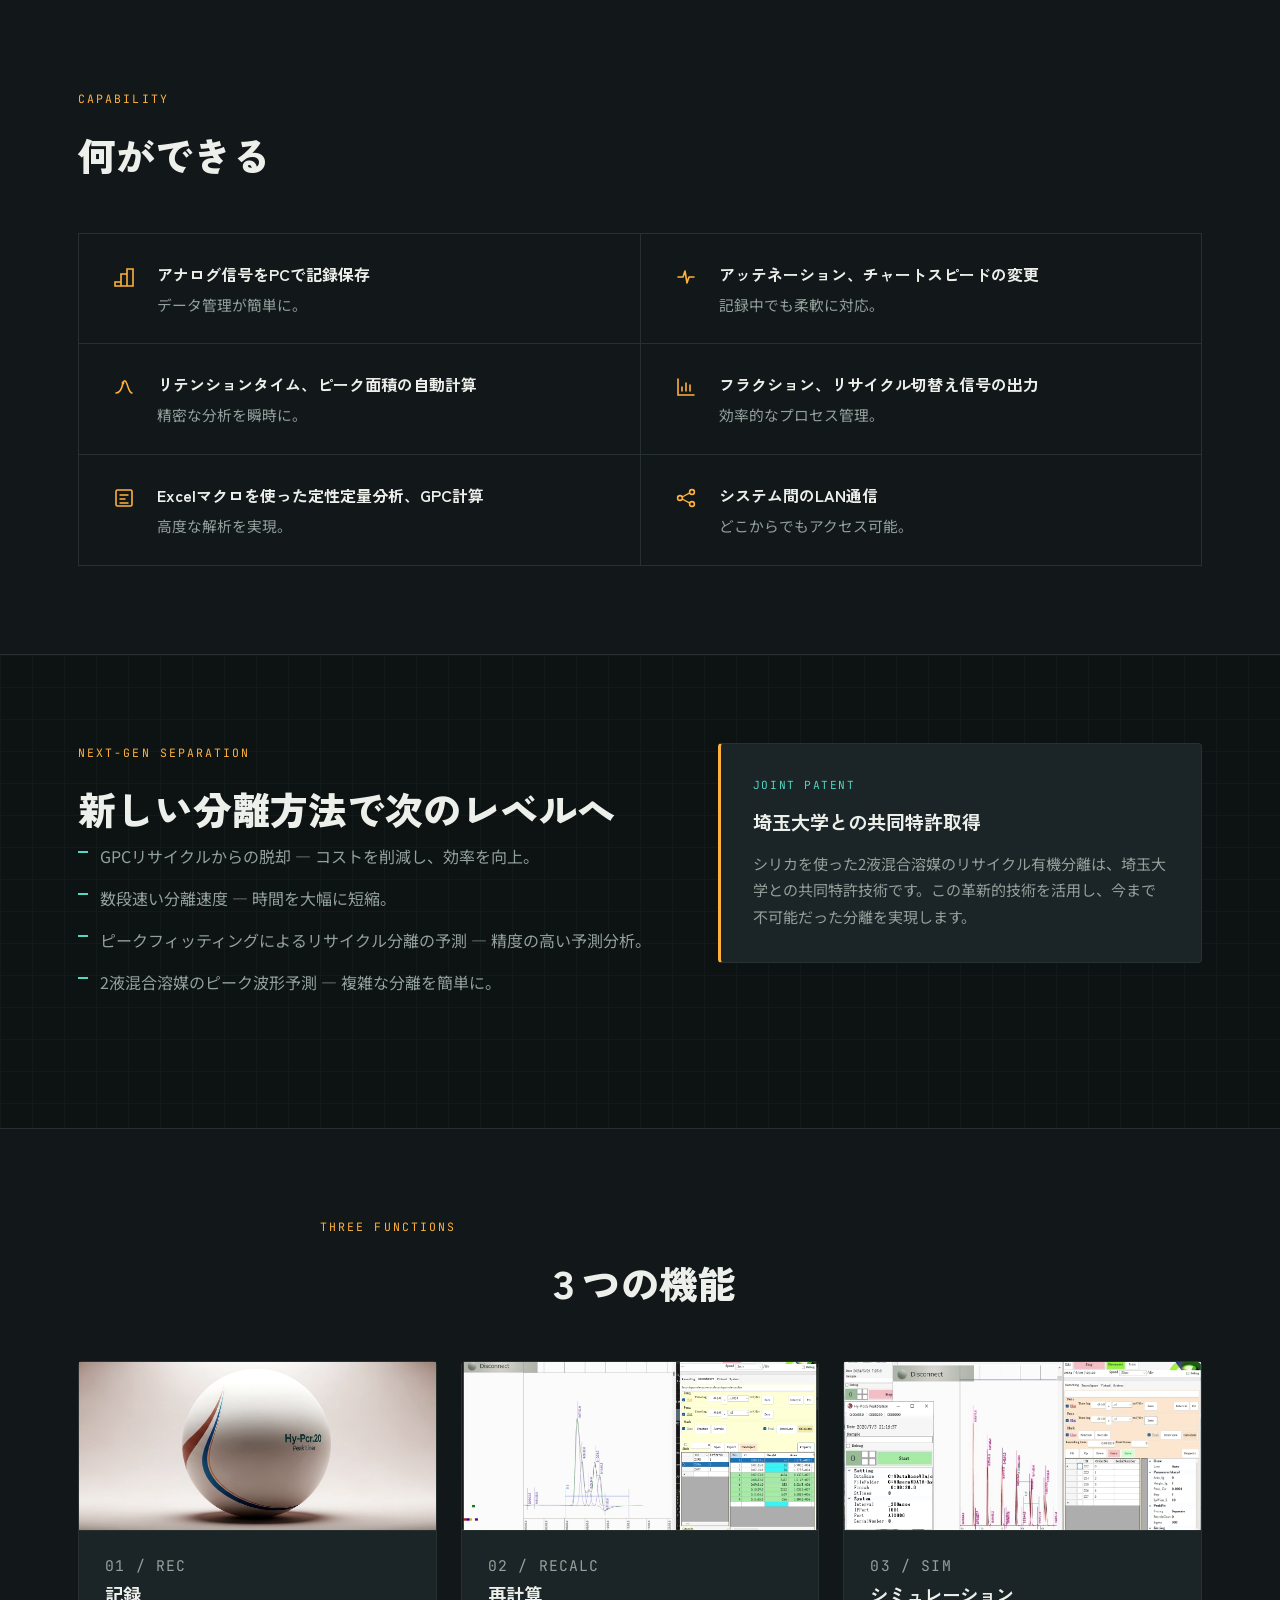
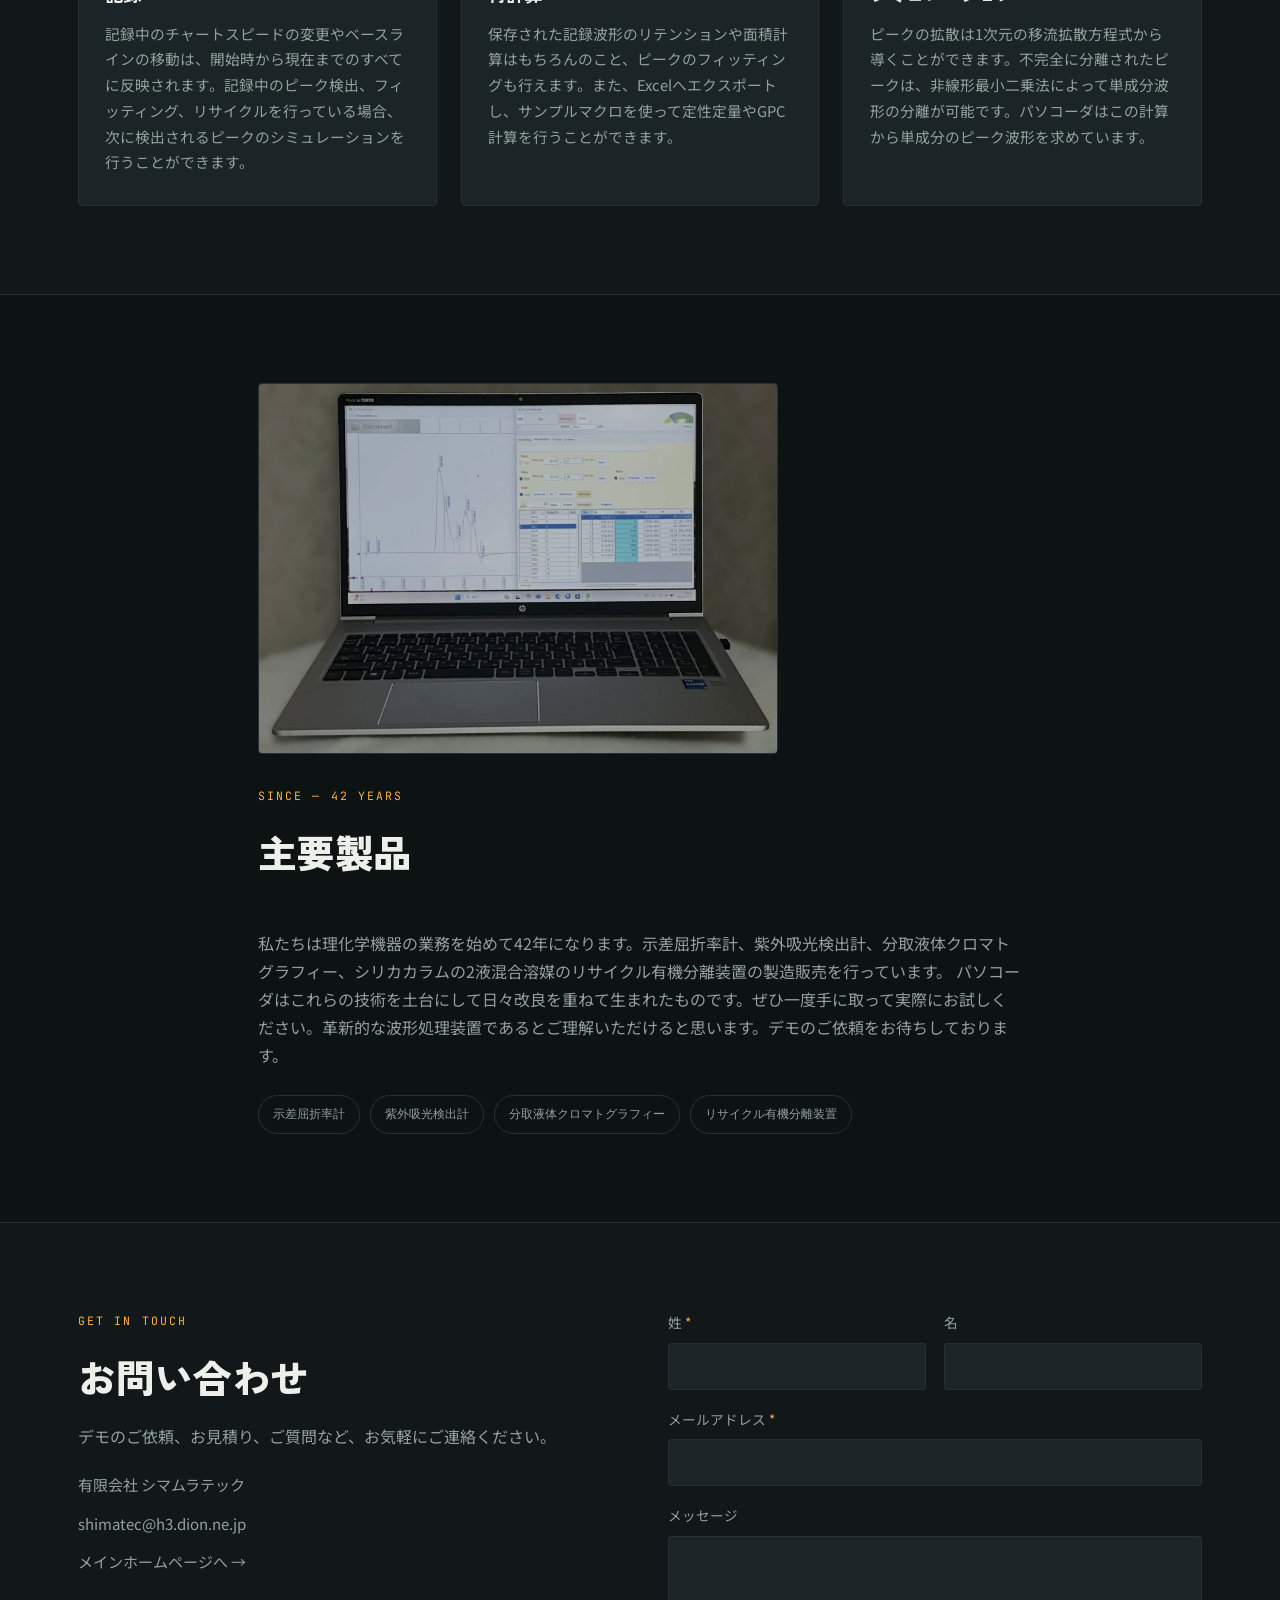
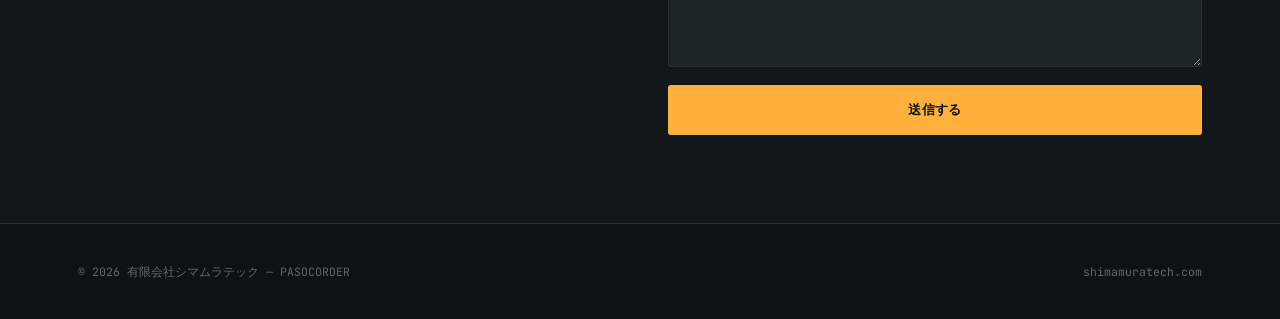
==== commit a1f4989e: "Update index.html "offers" add" ====
--- a/index.html
+++ b/index.html
@@ -32,6 +32,19 @@
       "category": "液体クロマトグラフィー機器",
       "brand": { "@type": "Brand", "name": "シマムラテック" },
       "manufacturer": { "@id": "https://www.shimamuratech.com/#organization" },
+"offers": {
+    "@type": "Offer",
+    "price": "400000",
+    "priceCurrency": "JPY",
+    "availability": "https://schema.org/InStock",
+    "seller": {
+      "@type": "Organization",
+      "name": "有限会社シマムラテック",
+      "url": "https://www.shimamuratech.com/"
+    },
+    "deliveryLeadTime": "P3M",
+    "url": "https://hiroshiyama01.github.io/pasocorder-site/"
+  },
       "additionalProperty": [
         { "@type": "PropertyValue", "name": "共同特許", "value": "埼玉大学とのシリカ2液混合溶媒リサイクル有機分離に関する共同特許技術" },
         { "@type": "PropertyValue", "name": "実績年数", "value": "理化学機器製造販売42年" }
